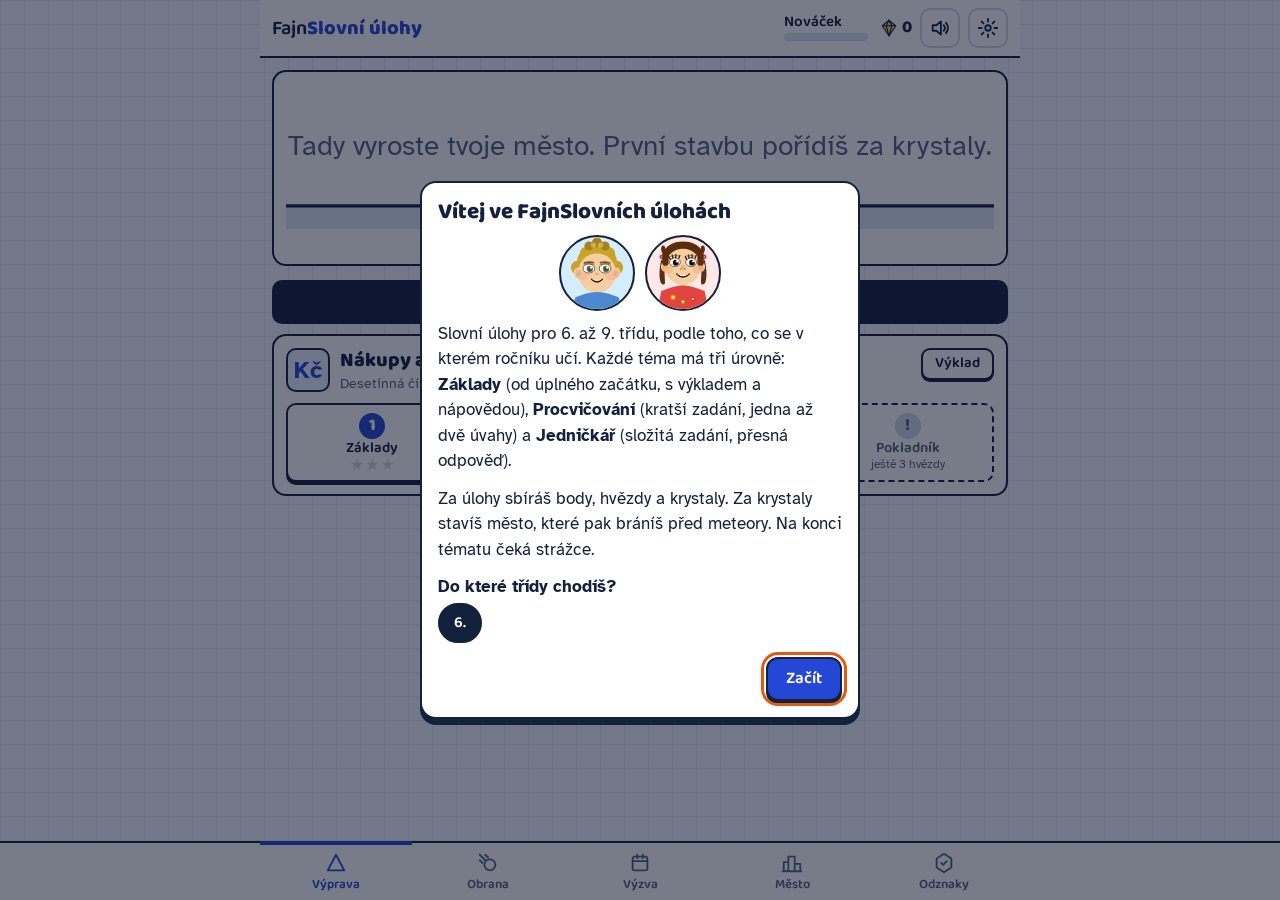
==== index.html @ c3aa2d79 "Založení modulu FajnSlovní úlohy Jádro hry převzaté z FajnGeometrie (body, opravné pokusy, opakování" ====
<!doctype html>
<html lang="cs" data-theme="light">
<head>
<script src="/fdc-plugin/fdc-guard.js"></script>
<meta charset="utf-8">
<meta name="viewport" content="width=device-width, initial-scale=1">
<title>FajnSlovní úlohy</title>
<meta name="description" content="Slovní úlohy pro 6. až 9. třídu podle ročníků, ve třech obtížnostech, jako hra.">
<link rel="icon" href="data:,">
<link rel="stylesheet" href="css/style.css">
</head>
<body>
<div id="app"></div>
<noscript>FajnSlovní úlohy potřebuje zapnutý JavaScript.</noscript>
<script type="module" src="js/app.js"></script>
</body>
</html>
---- css/style.css ----
@font-face { font-family: 'Atkinson Hyperlegible'; font-style: normal; font-weight: 400; font-display: swap; src: url(../fonts/atkinson-hyperlegible-latin-ext-2cb978.woff2) format('woff2'); unicode-range: U+0100-02BA, U+02BD-02C5, U+02C7-02CC, U+02CE-02D7, U+02DD-02FF, U+0304, U+0308, U+0329, U+1D00-1DBF, U+1E00-1E9F, U+1EF2-1EFF, U+2020, U+20A0-20AB, U+20AD-20C0, U+2113, U+2C60-2C7F, U+A720-A7FF; } /* latin-ext */
@font-face { font-family: 'Atkinson Hyperlegible'; font-style: normal; font-weight: 400; font-display: swap; src: url(../fonts/atkinson-hyperlegible-latin-386222.woff2) format('woff2'); unicode-range: U+0000-00FF, U+0131, U+0152-0153, U+02BB-02BC, U+02C6, U+02DA, U+02DC, U+0304, U+0308, U+0329, U+2000-206F, U+20AC, U+2122, U+2191, U+2193, U+2212, U+2215, U+FEFF, U+FFFD; } /* latin */
@font-face { font-family: 'Atkinson Hyperlegible'; font-style: normal; font-weight: 700; font-display: swap; src: url(../fonts/atkinson-hyperlegible-latin-ext-076f8f.woff2) format('woff2'); unicode-range: U+0100-02BA, U+02BD-02C5, U+02C7-02CC, U+02CE-02D7, U+02DD-02FF, U+0304, U+0308, U+0329, U+1D00-1DBF, U+1E00-1E9F, U+1EF2-1EFF, U+2020, U+20A0-20AB, U+20AD-20C0, U+2113, U+2C60-2C7F, U+A720-A7FF; } /* latin-ext */
@font-face { font-family: 'Atkinson Hyperlegible'; font-style: normal; font-weight: 700; font-display: swap; src: url(../fonts/atkinson-hyperlegible-latin-a0b5f6.woff2) format('woff2'); unicode-range: U+0000-00FF, U+0131, U+0152-0153, U+02BB-02BC, U+02C6, U+02DA, U+02DC, U+0304, U+0308, U+0329, U+2000-206F, U+20AC, U+2122, U+2191, U+2193, U+2212, U+2215, U+FEFF, U+FFFD; } /* latin */
@font-face { font-family: 'Baloo 2'; font-style: normal; font-weight: 600; font-display: swap; src: url(../fonts/baloo-2-latin-ext-503e7e.woff2) format('woff2'); unicode-range: U+0100-02BA, U+02BD-02C5, U+02C7-02CC, U+02CE-02D7, U+02DD-02FF, U+0304, U+0308, U+0329, U+1D00-1DBF, U+1E00-1E9F, U+1EF2-1EFF, U+2020, U+20A0-20AB, U+20AD-20C0, U+2113, U+2C60-2C7F, U+A720-A7FF; } /* latin-ext */
@font-face { font-family: 'Baloo 2'; font-style: normal; font-weight: 600; font-display: swap; src: url(../fonts/baloo-2-latin-f5fe33.woff2) format('woff2'); unicode-range: U+0000-00FF, U+0131, U+0152-0153, U+02BB-02BC, U+02C6, U+02DA, U+02DC, U+0304, U+0308, U+0329, U+2000-206F, U+20AC, U+2122, U+2191, U+2193, U+2212, U+2215, U+FEFF, U+FFFD; } /* latin */
@font-face { font-family: 'Baloo 2'; font-style: normal; font-weight: 800; font-display: swap; src: url(../fonts/baloo-2-latin-ext-503e7e.woff2) format('woff2'); unicode-range: U+0100-02BA, U+02BD-02C5, U+02C7-02CC, U+02CE-02D7, U+02DD-02FF, U+0304, U+0308, U+0329, U+1D00-1DBF, U+1E00-1E9F, U+1EF2-1EFF, U+2020, U+20A0-20AB, U+20AD-20C0, U+2113, U+2C60-2C7F, U+A720-A7FF; } /* latin-ext */
@font-face { font-family: 'Baloo 2'; font-style: normal; font-weight: 800; font-display: swap; src: url(../fonts/baloo-2-latin-f5fe33.woff2) format('woff2'); unicode-range: U+0000-00FF, U+0131, U+0152-0153, U+02BB-02BC, U+02C6, U+02DA, U+02DC, U+0304, U+0308, U+0329, U+2000-206F, U+20AC, U+2122, U+2191, U+2193, U+2212, U+2215, U+FEFF, U+FFFD; } /* latin */

/* Motivy: světlý (výchozí), tmavý, růžový. Nikdy se neřídí systémovým tmavým režimem. */
:root, [data-theme="light"] {
  color-scheme: light;
  --bg: #f3f6fc; --mriz: #dde6f6; --panel: #ffffff; --ink: #14213d; --muted: #56637f; --line: #cfd9ec;
  --accent: #2447d6; --accent-ink: #ffffff; --hi: #e2590f; --ok: #157a45; --bad: #c92a36;
  --ok-bg: #e4f6ea; --bad-bg: #fdeaea; --hint-bg: #edf2ff; --info-bg: #fff4dc;
  --fg-ink: #14213d; --fg-acc: #2447d6; --fg-help: #7785a6; --fg-fill: rgba(36, 71, 214, .08); --fg-q: #e2590f;
  --ms-a: #ffffff; --ms-b: #2447d6; --ms-c: #ffcf5a; --ms-d: #14213d; --ms-zem: #dde6f6;
}
[data-theme="dark"] {
  color-scheme: dark;
  --bg: #0d1933; --mriz: #162749; --panel: #14254b; --ink: #eaf1ff; --muted: #a3b4d8; --line: #2a3d6e;
  --accent: #6cc4ff; --accent-ink: #062039; --hi: #ffb347; --ok: #62d692; --bad: #ff8089;
  --ok-bg: #143a2c; --bad-bg: #42202b; --hint-bg: #1a2f5e; --info-bg: #3b3018;
  --fg-ink: #eaf1ff; --fg-acc: #6cc4ff; --fg-help: #8698c4; --fg-fill: rgba(108, 196, 255, .12); --fg-q: #ffb347;
  --ms-a: #1d3266; --ms-b: #6cc4ff; --ms-c: #ffcf5a; --ms-d: #eaf1ff; --ms-zem: #162749;
}
[data-theme="girl"] {
  color-scheme: light;
  --bg: #fff1f7; --mriz: #fbdcea; --panel: #ffffff; --ink: #3b1f2e; --muted: #7d5871; --line: #f1c6da;
  --accent: #c93783; --accent-ink: #ffffff; --hi: #7445d1; --ok: #2a8454; --bad: #c2334f;
  --ok-bg: #e6f6ec; --bad-bg: #fdebef; --hint-bg: #f5ecff; --info-bg: #fff1e0;
  --fg-ink: #3b1f2e; --fg-acc: #c93783; --fg-help: #a3869a; --fg-fill: rgba(201, 55, 131, .09); --fg-q: #7445d1;
  --ms-a: #ffffff; --ms-b: #c93783; --ms-c: #ffcf5a; --ms-d: #3b1f2e; --ms-zem: #fbdcea;
}

* { box-sizing: border-box; }
[hidden] { display: none !important; }
html, body { margin: 0; }
/* Pozadí připravené na fotku jako v ostatních modulech platformy: stačí nastavit --scene-photo: url(...). */
:root { --scene-photo: none; --scene-opacity: .22; }
body::before { content: ''; position: fixed; inset: 0; z-index: -1; pointer-events: none; background: var(--scene-photo) center / cover no-repeat; opacity: var(--scene-opacity); }
body {
  font-family: 'Atkinson Hyperlegible', system-ui, -apple-system, 'Segoe UI', sans-serif; font-size: 17px; line-height: 1.5; color: var(--ink);
  background-color: var(--bg);
  background-image: linear-gradient(var(--mriz) 1px, transparent 1px), linear-gradient(90deg, var(--mriz) 1px, transparent 1px);
  background-size: 24px 24px; min-height: 100vh; -webkit-text-size-adjust: 100%;
}
h1, h2, h3, .logo, .btn, .uroven, .volba, .chip, .hod-n, .nav, .rocniky, .zap { font-family: 'Baloo 2', 'Atkinson Hyperlegible', system-ui, sans-serif; }
h1 { font-size: 1.7rem; line-height: 1.15; margin: 0 0 .4em; font-weight: 800; }
h2 { font-size: 1.25rem; line-height: 1.2; margin: 0; font-weight: 800; }
h3 { font-size: 1.05rem; margin: 1em 0 .3em; font-weight: 600; }
p { margin: 0 0 .7em; }
button { font: inherit; color: inherit; cursor: pointer; }
button:disabled { cursor: default; }
:focus-visible { outline: 3px solid var(--hi); outline-offset: 2px; }
b { font-weight: 700; }
.pozn { color: var(--muted); font-size: .92rem; }

#app { max-width: 760px; margin: 0 auto; }
.ram { min-height: 100vh; display: flex; flex-direction: column; }
.obsah { flex: 1; padding: 12px 12px 96px; }

/* ---------- horní lišta ---------- */
.lista, .hra-lista { display: flex; align-items: center; gap: 8px; padding: 8px 12px; background: var(--panel); border-bottom: 2px solid var(--ink); position: sticky; top: 0; z-index: 5; }
.logo { font-size: 1.25rem; font-weight: 600; margin-right: auto; white-space: nowrap; }
.logo b { font-weight: 800; color: var(--accent); }
.ukazka { font: 600 .7rem 'Atkinson Hyperlegible', sans-serif; background: var(--hi); color: #fff; border-radius: 4px; padding: 1px 6px; margin-left: 6px; vertical-align: middle; }
.ik { width: 40px; height: 40px; flex: none; display: grid; place-items: center; border: 2px solid var(--line); border-radius: 10px; background: var(--panel); font-weight: 700; font-size: 1.1rem; }
.ik:hover { border-color: var(--accent); }
.ikona { width: 22px; height: 22px; fill: none; stroke: currentColor; stroke-width: 2; stroke-linecap: round; stroke-linejoin: round; }
.hod { display: flex; flex-direction: column; gap: 3px; align-items: stretch; border: 0; background: none; padding: 2px 4px; min-width: 92px; }
.hod-n { font-weight: 600; font-size: .95rem; line-height: 1; text-align: left; }
.hod-p, .hod-velka, .postup, .sz-hp { display: block; height: 8px; border-radius: 4px; background: var(--mriz); overflow: hidden; border: 1px solid var(--line); }
.hod-p i, .hod-velka i, .postup i, .sz-hp i { display: block; height: 100%; background: var(--accent); transition: width .35s; }
.hod-velka { height: 14px; margin: 6px 0; }
.mena { display: inline-flex; align-items: center; gap: 4px; font-family: 'Baloo 2', sans-serif; font-weight: 800; }
.kr { width: 18px; height: 18px; fill: var(--ms-c); stroke: var(--ink); stroke-width: 1; stroke-linejoin: round; vertical-align: -3px; }
.kr polyline { fill: none; }

/* ---------- spodní navigace ---------- */
.nav { position: fixed; left: 0; right: 0; bottom: 0; z-index: 6; display: flex; justify-content: center; background: var(--panel); border-top: 2px solid var(--ink); padding-bottom: env(safe-area-inset-bottom); }
.nav button { flex: 1; max-width: 152px; border: 0; background: none; padding: 7px 2px 5px; display: flex; flex-direction: column; align-items: center; gap: 1px; font-size: .82rem; font-weight: 600; color: var(--muted); border-top: 4px solid transparent; margin-top: -2px; }
.nav button.on { color: var(--accent); border-top-color: var(--accent); }

/* ---------- výprava ---------- */
.uvod { background: var(--panel); border: 2px solid var(--ink); border-radius: 14px; padding: 8px 12px 6px; cursor: pointer; }
.uvod-t { margin: 4px 0 2px; font-size: .95rem; color: var(--muted); text-align: center; }
.mesto { width: 100%; height: auto; display: block; max-height: 190px; }
.mesto .ms-a, .mesto .ms-b, .mesto .ms-c, .mesto .ms-d, .mesto .ms-n { stroke: var(--ms-d); stroke-width: 1.6; stroke-linejoin: round; }
.ms-a { fill: var(--ms-a); } .ms-b { fill: var(--ms-b); } .ms-c { fill: var(--ms-c); } .ms-d { fill: var(--ms-d); } .ms-n { fill: var(--panel); }
.ms-l { stroke: var(--ms-d); stroke-width: 1.6; fill: none; } .ms-zem { fill: var(--ms-zem); }
.ms-text { fill: var(--muted); font: 14px 'Atkinson Hyperlegible', sans-serif; }
.ms-nova { animation: dopadni .6s cubic-bezier(.3, 1.4, .5, 1); transform-box: fill-box; }
@keyframes dopadni { from { transform: translateY(-70px); opacity: 0; } }

.rocniky { display: flex; gap: 6px; margin: 14px 0 10px; }
.rocniky button { flex: 1; padding: 8px 4px; border: 2px solid var(--ink); border-radius: 10px; background: var(--panel); font-weight: 600; font-size: 1rem; }
.rocniky button.on { background: var(--ink); color: var(--panel); }

.temata { display: grid; gap: 12px; }
.tema, .karta { background: var(--panel); border: 2px solid var(--ink); border-radius: 14px; padding: 12px; }
.karta + .karta { margin-top: 12px; }
.tema-h { display: flex; gap: 10px; align-items: flex-start; }
.tema-ik { flex: none; width: 44px; height: 44px; display: grid; place-items: center; font-size: 1.5rem; line-height: 1; background: var(--hint-bg); border: 2px solid var(--ink); border-radius: 10px; color: var(--accent); font-weight: 700; }
.tema-n { flex: 1; min-width: 0; }
.tema-n p { margin: 2px 0 0; color: var(--muted); font-size: .9rem; line-height: 1.3; }
.urovne { display: grid; grid-template-columns: repeat(4, 1fr); gap: 6px; margin-top: 10px; }
.uroven { display: flex; flex-direction: column; align-items: center; gap: 1px; padding: 8px 2px 6px; border: 2px solid var(--ink); border-radius: 10px; background: var(--panel); box-shadow: 0 3px 0 var(--ink); transition: transform .08s, box-shadow .08s; min-width: 0; }
.uroven:active { transform: translateY(3px); box-shadow: none; }
.ur-c { width: 26px; height: 26px; border-radius: 50%; display: grid; place-items: center; background: var(--accent); color: var(--accent-ink); font-weight: 800; line-height: 1; }
.ur-n { font-weight: 600; font-size: .92rem; line-height: 1.15; text-align: center; overflow-wrap: anywhere; }
.ur-z { font: .72rem/1.15 'Atkinson Hyperlegible', sans-serif; color: var(--muted); text-align: center; }
.uroven.zamek { border-style: dashed; box-shadow: none; color: var(--muted); }
.uroven.zamek .ur-c { background: var(--line); color: var(--muted); }
.strazce-b .ur-c { background: var(--hi); color: #fff; }
.strazce-b.porazen .ur-c { background: var(--ok); }
.hv { display: inline-flex; gap: 1px; line-height: 1; }
.hv i { font-style: normal; color: var(--line); font-size: 1rem; }
.hv i.on { color: var(--hi); }

/* ---------- tlačítka ---------- */
.btn { padding: 10px 18px; border: 2px solid var(--ink); border-radius: 12px; background: var(--panel); font-weight: 600; font-size: 1.05rem; line-height: 1.2; box-shadow: 0 3px 0 var(--ink); transition: transform .08s, box-shadow .08s; }
.btn:active:not(:disabled) { transform: translateY(3px); box-shadow: none; }
.btn.hl { background: var(--accent); color: var(--accent-ink); }
.btn:disabled { opacity: .5; box-shadow: none; }
.btn.mini { padding: 5px 12px; font-size: .92rem; border-radius: 9px; box-shadow: 0 2px 0 var(--ink); display: inline-flex; align-items: center; gap: 4px; }
.btn.velke { font-size: 1.2rem; padding: 12px 26px; margin-top: 6px; }
.chip { padding: 6px 14px; border: 2px solid var(--ink); border-radius: 999px; background: var(--panel); font-weight: 600; font-size: .98rem; }
.chip.on { background: var(--ink); color: var(--panel); }

/* ---------- série úloh ---------- */
.hra { min-height: 100vh; display: flex; flex-direction: column; }
.postup { flex: 1; height: 12px; min-width: 24px; }
.hra-poc { font-family: 'Baloo 2', sans-serif; font-weight: 600; min-width: 46px; text-align: right; }
.combo { font: 600 .82rem 'Baloo 2', sans-serif; background: var(--hi); color: #fff; border-radius: 999px; padding: 2px 9px; white-space: nowrap; }
.zivoty i { font-style: normal; color: var(--line); font-size: 1.15rem; }
.zivoty i.on { color: var(--bad); }
.hra-telo { flex: 1; padding: 12px 12px 40px; }
.ul { background: var(--panel); border: 2px solid var(--ink); border-radius: 14px; padding: 14px; }
.ul-obr { background: var(--bg); border: 1px solid var(--line); border-radius: 10px; margin-bottom: 10px; padding: 4px; }
.fg { width: 100%; height: auto; max-height: 250px; display: block; }
.ul-text { font-size: 1.08rem; margin-bottom: .35em; }
.ul-q { font-family: 'Baloo 2', sans-serif; font-weight: 600; font-size: 1.22rem; line-height: 1.25; margin-bottom: .6em; }
.ul-odp { margin: 6px 0 4px; }
.vstup { display: flex; align-items: center; gap: 8px; flex-wrap: wrap; }
.vstup input { width: 150px; max-width: 46vw; padding: 9px 12px; font: 600 1.4rem 'Baloo 2', sans-serif; color: var(--ink); background: var(--panel); border: 2px solid var(--ink); border-radius: 10px; text-align: center; }
.vstup input#u-in2 { width: 90px; }
.vstup input:focus { outline: 3px solid var(--accent); outline-offset: 1px; }
.vstup input:disabled { background: var(--bg); }
.jedn { font: 600 1.3rem 'Baloo 2', sans-serif; }
.jednotky { display: flex; gap: 6px; flex-wrap: wrap; margin-top: 8px; }
.trese { animation: trese .3s; }
@keyframes trese { 25% { transform: translateX(-6px); } 75% { transform: translateX(6px); } }
.volby { display: grid; gap: 8px; }
.volby.dve, .volby.ctyri { grid-template-columns: 1fr 1fr; }
.volba { padding: 11px 12px; border: 2px solid var(--ink); border-radius: 12px; background: var(--panel); font-weight: 600; font-size: 1.08rem; line-height: 1.25; text-align: left; box-shadow: 0 3px 0 var(--ink); }
.volby.dve .volba, .volby.ctyri .volba { text-align: center; }
.volba:active:not(:disabled) { transform: translateY(3px); box-shadow: none; }
.volba.spatne { background: var(--bad-bg); border-color: var(--bad); color: var(--bad); box-shadow: none; text-decoration: line-through; }
.volba.dobre { background: var(--ok-bg); border-color: var(--ok); color: var(--ok); box-shadow: none; }
.volba:disabled:not(.spatne):not(.dobre) { opacity: .55; box-shadow: none; }
.napoveda { background: var(--hint-bg); border-left: 5px solid var(--accent); border-radius: 0 10px 10px 0; padding: 8px 12px; margin-top: 8px; }
.nap-n { display: block; font: 600 .85rem 'Baloo 2', sans-serif; color: var(--accent); }
.ul-zv { margin-top: 10px; display: flex; gap: 10px; align-items: center; border-radius: 10px; }
.ul-zv:empty { display: none; }
.ul-zv.ok, .ul-zv.bad, .ul-zv.info { padding: 8px 12px; }
.ul-zv.ok { background: var(--ok-bg); } .ul-zv.bad { background: var(--bad-bg); } .ul-zv.info { background: var(--info-bg); }
.avatar { display: inline-block; flex: none; border-radius: 50%; overflow: hidden; border: 2px solid var(--ink); }
.avatar svg { display: block; width: 100%; height: 100%; }
.av-m { width: 44px; height: 44px; } .av-v { width: 76px; height: 76px; }
.reseni { margin-top: 10px; border: 2px dashed var(--line); border-radius: 10px; padding: 10px 12px; }
.res-odp { margin: 0 0 4px; }
.res-kroky { margin: 0; padding-left: 1.3em; }
.res-kroky li { margin: 2px 0; }
.ul-akce { display: flex; gap: 10px; justify-content: flex-end; flex-wrap: wrap; margin-top: 14px; }
.ul-akce:empty { display: none; }
.ul-akce.lepi { position: sticky; bottom: 0; z-index: 2; background: var(--panel); margin: 14px -14px -14px; padding: 10px 14px 12px; border-top: 1px solid var(--line); border-radius: 0 0 12px 12px; }

/* ---------- obrázky ---------- */
.fg-s, .fg-a, .fg-h, .fg-k, .fg-q, .fg-arc { stroke-linejoin: round; stroke-linecap: round; }
.fg-s { stroke: var(--fg-ink); stroke-width: 2.2; }
.fg-a { stroke: var(--fg-acc); stroke-width: 2.4; }
.fg-h { stroke: var(--fg-help); stroke-width: 1.5; }
.fg-k { stroke: var(--fg-help); stroke-width: 1.1; }
.fg-q { stroke: var(--fg-q); stroke-width: 2.4; }
.fg-n { stroke: none; }
.fg-d { stroke-dasharray: 5 4; }
.fg-nf { fill: none; } .fg-f { fill: var(--fg-fill); } .fg-fa { fill: var(--fg-fill); }
.fg-arc { stroke-width: 1.8; }
.fg-g { stroke: var(--line); stroke-width: 1; fill: none; }
.fg-p { fill: var(--fg-ink); } .fg-pa { fill: var(--fg-acc); }
.fg-t { font: 600 13px 'Atkinson Hyperlegible', sans-serif; fill: var(--fg-ink); paint-order: stroke; stroke: var(--bg); stroke-width: 3.5px; stroke-linejoin: round; }
.fg-ta { fill: var(--fg-acc); } .fg-th { fill: var(--fg-help); } .fg-tq { fill: var(--fg-q); font-size: 16px; font-weight: 700; } .fg-tn { font-weight: 700; font-style: italic; }
.fg-sit { max-height: 340px; }
.fg-sit .fg-t { text-anchor: middle; }
.fg-sit :not(.fg-uzel) { pointer-events: none; }
.fg-uzel { fill: transparent; cursor: pointer; }
.fg-uzel:hover { fill: var(--fg-fill); }
.fg-znacka { fill: var(--fg-q); stroke: var(--bg); stroke-width: 2; pointer-events: none; }
.fg-osa { stroke-width: 3; stroke-dasharray: 9 5; }
.sit { background: var(--panel); border: 1px solid var(--line); border-radius: 10px; }
.nk-el { cursor: pointer; }
.nk-hit { stroke: transparent; stroke-width: 22; fill: none; pointer-events: stroke; }
.nk-hita { fill: transparent; stroke: none; pointer-events: all; }
.nk-el .fg-s { stroke-width: 3; }
.nk-el.nk-on .fg-s, .nk-el.nk-on .fg-h, .nk-el.nk-on .fg-arc { stroke: var(--fg-q); stroke-width: 4; }

/* ---------- konstrukce ---------- */
.kon-faze { display: flex; gap: 6px; flex-wrap: wrap; margin-bottom: 8px; }
.kon-faze:empty { display: none; }
.kon-faze span { font: 600 .85rem 'Baloo 2', sans-serif; padding: 2px 10px; border: 2px solid var(--line); border-radius: 999px; color: var(--muted); }
.kon-faze span.ted { border-color: var(--ink); background: var(--ink); color: var(--panel); }
/* zadání a obrázek zůstávají při posouvání nahoře: žák nemusí nic držet v hlavě */
.kon-hlava { position: sticky; top: 60px; z-index: 1; background: var(--panel); box-shadow: 0 -12px 0 var(--panel); padding-bottom: 4px; }
.kon-dano { margin: 0 0 6px; padding: 6px 10px; background: var(--info-bg); border-radius: 8px; font-size: .98rem; line-height: 1.4; }
.kon-dano span { display: block; } .kon-dano b { font-family: 'Baloo 2', sans-serif; font-weight: 600; }
.kon-plocha { position: relative; }
.kon-prep { position: absolute; top: 6px; right: 6px; z-index: 1; display: flex; gap: 4px; }
.kon-prep .chip { padding: 2px 10px; font-size: .85rem; border-width: 1.5px; background: var(--panel); }
.kon-prep .chip.on { background: var(--ink); color: var(--panel); }
.kon-obr { background: var(--bg); border: 1px solid var(--line); border-radius: 10px; }
.kon-obr .fg { max-height: min(300px, 34vh); }
.hotovy-nacrtek .nk-el { cursor: default; }
.kon-posl { margin: 4px 0 0; padding: 2px 10px; font-size: .92rem; color: var(--muted); }
.kon-posl .zap { font-size: 1rem; color: var(--accent); }
@media (max-height: 520px) { .kon-hlava { position: static; } } /* telefon naležato: přichycená hlava by zabrala celou obrazovku */
.kon-zapis { margin: 10px 0 0; padding: 8px 10px 8px 2.2em; background: var(--hint-bg); border-radius: 10px; }
.kon-zapis li { margin: 3px 0; }
.kon-zapis small { display: block; color: var(--muted); font-size: .86rem; line-height: 1.3; }
.zap { font-weight: 600; font-size: 1.08rem; letter-spacing: .01em; }
.kon-panel { margin-top: 10px; }
.kon-ot { font-weight: 700; margin-bottom: .5em; }
.kon-pool { display: grid; gap: 6px; }
.krok { text-align: left; padding: 8px 12px; border: 2px solid var(--ink); border-radius: 10px; background: var(--panel); box-shadow: 0 2px 0 var(--ink); }
.krok:disabled { opacity: .4; box-shadow: none; border-style: dashed; }
.kon-ops { display: flex; flex-wrap: wrap; gap: 6px; }
.kon-form { display: flex; flex-wrap: wrap; gap: 8px 12px; align-items: flex-end; margin-top: 10px; }
.kon-form:empty { display: none; }
.pole { display: flex; flex-direction: column; font-size: .85rem; color: var(--muted); gap: 2px; }
.pole select { font: 600 1.05rem 'Baloo 2', sans-serif; color: var(--ink); background: var(--panel); border: 2px solid var(--ink); border-radius: 8px; padding: 6px 8px; min-width: 84px; }
.kon-pozn { color: var(--muted); margin: 0; flex-basis: 100%; }
.kon-akce { display: flex; gap: 8px; flex-wrap: wrap; margin-top: 12px; }
.kon-hotovo { background: var(--ok-bg); border-radius: 10px; padding: 8px 12px; margin-top: 8px; }
.kon-vyb { color: var(--muted); }

/* ---------- strážce ---------- */
.sz-panel { display: flex; gap: 12px; align-items: center; padding: 8px 12px; background: var(--panel); border-bottom: 2px solid var(--ink); }
.sz-obr { width: 74px; flex: none; }
.strazce { width: 100%; display: block; }
.sz-t { fill: var(--hi); stroke: var(--ink); stroke-width: 3; stroke-linejoin: round; }
.sz-r { fill: var(--ink); } .sz-o { fill: #fff; stroke: var(--ink); stroke-width: 2; } .sz-z { fill: var(--ink); } .sz-p { fill: none; stroke: var(--ink); stroke-width: 3; stroke-linecap: round; stroke-linejoin: round; }
.sz-info { flex: 1; } .sz-info b { font-family: 'Baloo 2', sans-serif; font-size: 1.15rem; }
.sz-hp { height: 12px; margin: 2px 0; } .sz-hp i { background: var(--bad); }
.sz-obr.zasah { animation: zasah .45s; } .sz-obr.utok { animation: utok .45s; }
@keyframes zasah { 30% { transform: scale(.8) rotate(-12deg); filter: brightness(1.6); } }
@keyframes utok { 40% { transform: scale(1.25); } }
.sz-uvod { text-align: center; } .sz-uvod .strazce { width: 120px; margin: 0 auto 8px; }
.vysl-sz { width: 130px; margin: 0 auto; } .vysl-sz.porazen { opacity: .45; transform: rotate(160deg); }

/* ---------- výsledek ---------- */
.vysl { text-align: center; padding-top: 26px; }
.vysl-hv .hv i { font-size: 3.4rem; }
.vysl-hv .hv i.on { animation: hvezda .5s backwards; }
.vysl-hv .hv i.on:nth-child(2) { animation-delay: .18s; } .vysl-hv .hv i.on:nth-child(3) { animation-delay: .36s; }
@keyframes hvezda { from { transform: scale(0) rotate(-90deg); } 70% { transform: scale(1.3); } }
.vysl-r { color: var(--muted); }
.vysl-zisk { display: flex; gap: 14px; justify-content: center; font: 800 1.35rem 'Baloo 2', sans-serif; margin: 6px 0 14px; }
.bublina { display: flex; gap: 12px; align-items: center; text-align: left; background: var(--panel); border: 2px solid var(--ink); border-radius: 14px; padding: 10px 14px; max-width: 460px; margin: 0 auto 14px; }
.bublina p { margin: 0; }
.vysl-pov { font-size: 1.1rem; }
.vysl-odz { margin: 0 auto 10px; max-width: 460px; } .vysl-odz p { margin-bottom: 6px; }
.odz-rada { display: flex; flex-wrap: wrap; gap: 6px; justify-content: center; }
.odz-m { display: inline-flex; align-items: center; gap: 6px; padding: 3px 12px 3px 4px; border: 2px solid var(--ink); border-radius: 999px; background: var(--panel); font: 600 .92rem 'Baloo 2', sans-serif; }
.odz-m .odz-z { width: 28px; height: 28px; font-size: .7rem; background: var(--hi); color: #fff; }
.vysl-akce { display: flex; flex-direction: column; gap: 10px; max-width: 320px; margin: 0 auto; padding: 14px 0 6px; position: sticky; bottom: 0; background: linear-gradient(transparent, var(--bg) 14px); }

/* ---------- město, odznaky, přehled ---------- */
.mesto-pano { background: var(--bg); border: 1px solid var(--line); border-radius: 10px; padding: 6px; margin-bottom: 8px; }
.mesto-pano .mesto { max-height: 230px; }
.mesto-stav { font-family: 'Baloo 2', sans-serif; font-weight: 600; margin: 0; }
.obchod { display: grid; grid-template-columns: repeat(auto-fill, minmax(130px, 1fr)); gap: 10px; margin-top: 12px; }
.stavba { background: var(--panel); border: 2px solid var(--ink); border-radius: 12px; padding: 8px; display: flex; flex-direction: column; align-items: center; text-align: center; gap: 2px; }
.stavba.ma { border-style: dashed; }
.stavba-o { height: 92px; width: 100%; display: flex; align-items: flex-end; justify-content: center; }
.mesto-1 { width: auto; height: auto; max-width: 100%; max-height: 92px; }
.stavba small { color: var(--muted); font-size: .78rem; line-height: 1.2; min-height: 2.4em; }
.stavba b { font-family: 'Baloo 2', sans-serif; }
.cisla { display: grid; grid-template-columns: repeat(2, 1fr); gap: 8px; margin-top: 10px; }
.cisla div { border: 1px solid var(--line); border-radius: 10px; padding: 6px 10px; }
.cisla b { display: block; font: 800 1.5rem/1.1 'Baloo 2', sans-serif; } .cisla span { color: var(--muted); font-size: .86rem; }
.odznaky { display: grid; grid-template-columns: repeat(auto-fill, minmax(140px, 1fr)); gap: 8px; margin-top: 10px; }
.odznak { border: 2px dashed var(--line); border-radius: 12px; padding: 8px; text-align: center; color: var(--muted); display: flex; flex-direction: column; align-items: center; gap: 2px; }
.odznak.ma { border: 2px solid var(--ink); color: var(--ink); }
.odz-z { width: 46px; height: 46px; display: grid; place-items: center; font: 800 1rem 'Baloo 2', sans-serif; background: var(--line); color: var(--panel); clip-path: polygon(50% 0, 93% 25%, 93% 75%, 50% 100%, 7% 75%, 7% 25%); }
.odznak.ma .odz-z { background: var(--hi); color: #fff; }
.odznak small { font-size: .78rem; line-height: 1.25; }
.prehled { width: 100%; border-collapse: collapse; }
.prehled th { text-align: left; font-weight: 400; padding: 3px 0; } .prehled td { text-align: right; padding: 3px 2px; white-space: nowrap; width: 1%; }
.pr-s { color: var(--ok); font-weight: 700; min-width: 1.2em; }
.den-rada { font-family: 'Baloo 2', sans-serif; font-size: 1.2rem; } .den-rada b { font-size: 2.2rem; font-weight: 800; color: var(--hi); }

/* ---------- obrana města ---------- */
.obr-hud { font-family: 'Baloo 2', sans-serif; font-weight: 600; white-space: nowrap; }
.obr .hra-lista .zivoty { margin-left: auto; } .obr .zivoty i.on { color: var(--accent); }
.arena { position: relative; height: 40vh; min-height: 230px; max-height: 360px; overflow: hidden; border-bottom: 2px solid var(--ink); background: linear-gradient(var(--hint-bg), var(--bg)); }
.arena-mesto { position: absolute; left: 0; right: 0; bottom: 0; }
.arena-mesto .mesto { max-height: 120px; }
.meteor { position: absolute; width: 52px; height: 52px; margin-left: -26px; top: calc(var(--p, 0) * (100% - 120px) - 26px); will-change: top; }
.meteor svg { width: 100%; height: 100%; animation: toc 3s linear infinite; }
.meteor polygon { fill: var(--hi); stroke: var(--ink); stroke-width: 5; stroke-linejoin: round; }
@keyframes toc { to { transform: rotate(360deg); } }
.meteor.zasah { animation: vybuch .5s forwards; } .meteor.dopad { animation: vybuch .4s forwards; }
@keyframes vybuch { to { transform: scale(2.4); opacity: 0; } }
.arena.otres { animation: trese .35s; }
.arena-hlas { position: absolute; left: 0; right: 0; top: 34%; text-align: center; font: 800 2rem 'Baloo 2', sans-serif; color: var(--accent); opacity: 0; pointer-events: none; }
.arena-hlas.je { animation: hlas 1s; }
@keyframes hlas { 20% { opacity: 1; transform: scale(1.15); } 100% { opacity: 0; transform: translateY(-24px); } }
.obr-ul { padding: 12px; background: var(--panel); flex: 1; }
.obr-ul .ul-text { margin-bottom: .2em; } .obr-ul .ul-q { margin-bottom: .5em; }
.obr-nahled { background: var(--bg); border: 1px solid var(--line); border-radius: 10px; padding: 6px; margin: 8px 0; }

/* ---------- okno, zpráva, výklad, nastavení ---------- */
.okno-pozadi { position: fixed; inset: 0; z-index: 20; background: rgba(10, 18, 40, .55); display: grid; place-items: center; padding: 12px; overflow: auto; }
.okno { background: var(--panel); color: var(--ink); border: 2px solid var(--ink); border-radius: 16px; padding: 16px; width: 100%; max-width: 440px; box-shadow: 0 6px 0 var(--ink); }
.okno-siroke { max-width: 620px; }
.okno { position: relative; }
.okno-x { position: absolute; top: 10px; right: 10px; width: 38px; height: 38px; display: grid; place-items: center; border: 2px solid var(--line); border-radius: 10px; background: var(--panel); font-weight: 700; font-size: 1rem; line-height: 1; }
.okno-x:hover { border-color: var(--accent); }
.odkaz { display: block; border: 0; background: none; padding: 8px 0 0; color: var(--accent); font-weight: 700; text-decoration: underline; text-underline-offset: 3px; text-align: left; }
.koupe { text-align: center; } .koupe .mesto-1 { max-height: 110px; margin: 0 auto 10px; }
.okno-h { font-size: 1.4rem; margin-bottom: .4em; padding-right: 46px; }
.okno-akce { display: flex; gap: 10px; justify-content: flex-end; flex-wrap: wrap; margin-top: 14px; }
.vyklad-t { font-size: 1.04rem; } .vyklad-p { color: var(--muted); font-size: .85rem; margin: 10px 0 0; }
#toast { position: fixed; left: 50%; bottom: 84px; transform: translate(-50%, 20px); z-index: 30; background: var(--ink); color: var(--panel); padding: 9px 16px; border-radius: 10px; opacity: 0; pointer-events: none; transition: opacity .2s, transform .2s; max-width: 92vw; text-align: center; }
#toast.je { opacity: 1; transform: translate(-50%, 0); }
.nast-n { font-weight: 700; margin: 10px 0 4px; } .prep { display: flex; gap: 6px; flex-wrap: wrap; }
.radek { display: flex; gap: 8px; align-items: center; margin: 12px 0; }
.radek input { width: 22px; height: 22px; accent-color: var(--accent); }
.vitej-p { display: flex; gap: 10px; justify-content: center; margin-bottom: 10px; }

@media (max-width: 520px) {
  body { font-size: 16px; }
  .urovne { grid-template-columns: repeat(2, 1fr); }
  .hod { min-width: 64px; } .logo { font-size: 1.05rem; }
  .lista, .hra-lista { gap: 6px; padding: 8px; }
  .hra-lista .ik { width: 36px; height: 36px; }
  .hra-strazce .hra-poc { display: none; }
  .volby.ctyri { grid-template-columns: 1fr 1fr; }
  .okno-akce .btn { flex: 1; }
}
@media (prefers-reduced-motion: reduce) {
  *, *::before, *::after { animation-duration: .01ms !important; animation-iteration-count: 1 !important; transition-duration: .01ms !important; }
}

/* návrat úlohy s chybou na konci kola */
.ul-navrat { margin: 0 0 8px; padding: 6px 10px; border-radius: 10px; background: var(--hint-bg); font-weight: 700; font-size: .92rem; }

/* opakování s rozestupy */
.opak-karta { display: flex; align-items: center; gap: 12px; margin: 10px 0 0; padding: 10px 12px; border: 2px solid var(--ink); border-radius: 14px; background: var(--info-bg); box-shadow: 0 3px 0 var(--ink); }
.opak-karta div { flex: 1; } .opak-karta p { margin: 2px 0 0; font-size: .95rem; } .opak-karta .btn { flex: none; }
.opak-pozn { margin: 8px 0 0; text-align: center; color: var(--muted); font-size: .92rem; }

/* ukázka */
.demo-pruh { margin: 10px 0 0; padding: 8px 12px; border: 2px dashed var(--accent); border-radius: 12px; background: var(--hint-bg); text-align: center; font-size: .95rem; }
.pro-rodice { text-align: center; margin: 18px 0 4px; }

/* přehled pro rodiče */
.rod h3 { font-size: 1.1rem; margin: 18px 0 6px; }
.rod h4 { font-size: .95rem; margin: 10px 0 2px; color: var(--muted); }
.rod-l { display: block; font-weight: 700; margin: 6px 0 4px; }
.rod-in { display: block; width: 100%; padding: 10px 12px; margin-bottom: 8px; border: 2px solid var(--ink); border-radius: 10px; background: var(--bg); color: var(--ink); font: inherit; }
.rod-err { min-height: 1.3em; color: var(--bad); font-size: .92rem; margin: 0; }
.rod-akce { display: flex; gap: 8px; flex-wrap: wrap; justify-content: flex-end; margin-top: 6px; }
.rod-dlazdice { display: grid; grid-template-columns: repeat(2, 1fr); gap: 8px; }
.rod-dlazdice div { border: 1px solid var(--line); border-radius: 10px; padding: 6px 10px; text-align: center; }
.rod-dlazdice b { display: block; font: 800 1.4rem/1.1 'Baloo 2', sans-serif; color: var(--accent); } .rod-dlazdice span { color: var(--muted); font-size: .84rem; }
@media (min-width: 560px) { .rod-dlazdice { grid-template-columns: repeat(3, 1fr); } }
.rod-dop { margin: 12px 0 6px; padding: 10px 12px; border-radius: 10px; background: var(--info-bg); }
.rod-leg { display: flex; flex-wrap: wrap; gap: 4px 14px; font-size: .84rem; color: var(--muted); margin: 6px 0; }
.rod-leg i, .rod-bar i, .rod-sl i { display: inline-block; }
.rod-leg i { width: 12px; height: 12px; border-radius: 3px; margin-right: 4px; vertical-align: -1px; }
.s1 { background: var(--ok); } .s2 { background: var(--hi); } .s3 { background: var(--bad); }
.rod-graf { display: grid; grid-template-columns: repeat(14, 1fr); gap: 3px; align-items: end; height: 120px; }
.rod-den { display: flex; flex-direction: column; align-items: center; height: 100%; min-width: 0; }
.rod-sl { flex: 1; width: 100%; max-width: 22px; display: flex; flex-direction: column; justify-content: flex-end; border-bottom: 1px solid var(--line); }
.rod-sl i { width: 100%; }
.rod-dv, .rod-dd { font-size: .7rem; color: var(--muted); line-height: 1.4; }
.rod-row { display: grid; grid-template-columns: minmax(0, 1fr) 70px auto; grid-template-areas: 'pl pn m' 'bar bar bar'; gap: 2px 8px; align-items: center; padding: 6px 0; border-bottom: 1px solid var(--line); font-size: .92rem; }
.rod-pl { grid-area: pl; } .rod-pl small, .rod-pn small { display: block; color: var(--muted); font-size: .8rem; }
.rod-bar { grid-area: bar; display: flex; height: 8px; border-radius: 4px; overflow: hidden; background: var(--line); }
.rod-pn { grid-area: pn; text-align: right; font-weight: 700; } .rod-pn small { font-weight: 400; }
.rod-m { grid-area: m; font-size: .8rem; font-weight: 700; padding: 2px 8px; border-radius: 999px; white-space: nowrap; }
.rod-m.ok { background: var(--ok-bg); color: var(--ok); } .rod-m.mid { background: var(--info-bg); color: var(--hi); } .rod-m.low { background: var(--bad-bg); color: var(--bad); } .rod-m.na { color: var(--muted); }
.rod-sez { padding-left: 1.2em; } .rod-sez li { margin: 6px 0; } .rod-sez small { color: var(--muted); }
.rod-tab { width: 100%; border-collapse: collapse; font-size: .9rem; } .rod-tab td { padding: 4px 4px 4px 0; border-bottom: 1px solid var(--line); vertical-align: top; } .rod-tab small { color: var(--muted); }
.rod-tisk { justify-content: flex-start; margin-top: 16px; }
@media print {
  body::before { display: none; }
  body > *:not(.okno-pozadi) { display: none !important; }
  .okno-pozadi { position: static; background: none; padding: 0; display: block; }
  .okno { max-width: none; border: 0; box-shadow: none; }
  .okno-x, .okno-akce, .rod-tisk { display: none !important; }
  .s1, .s2, .s3, .rod-leg i { -webkit-print-color-adjust: exact; print-color-adjust: exact; }
}
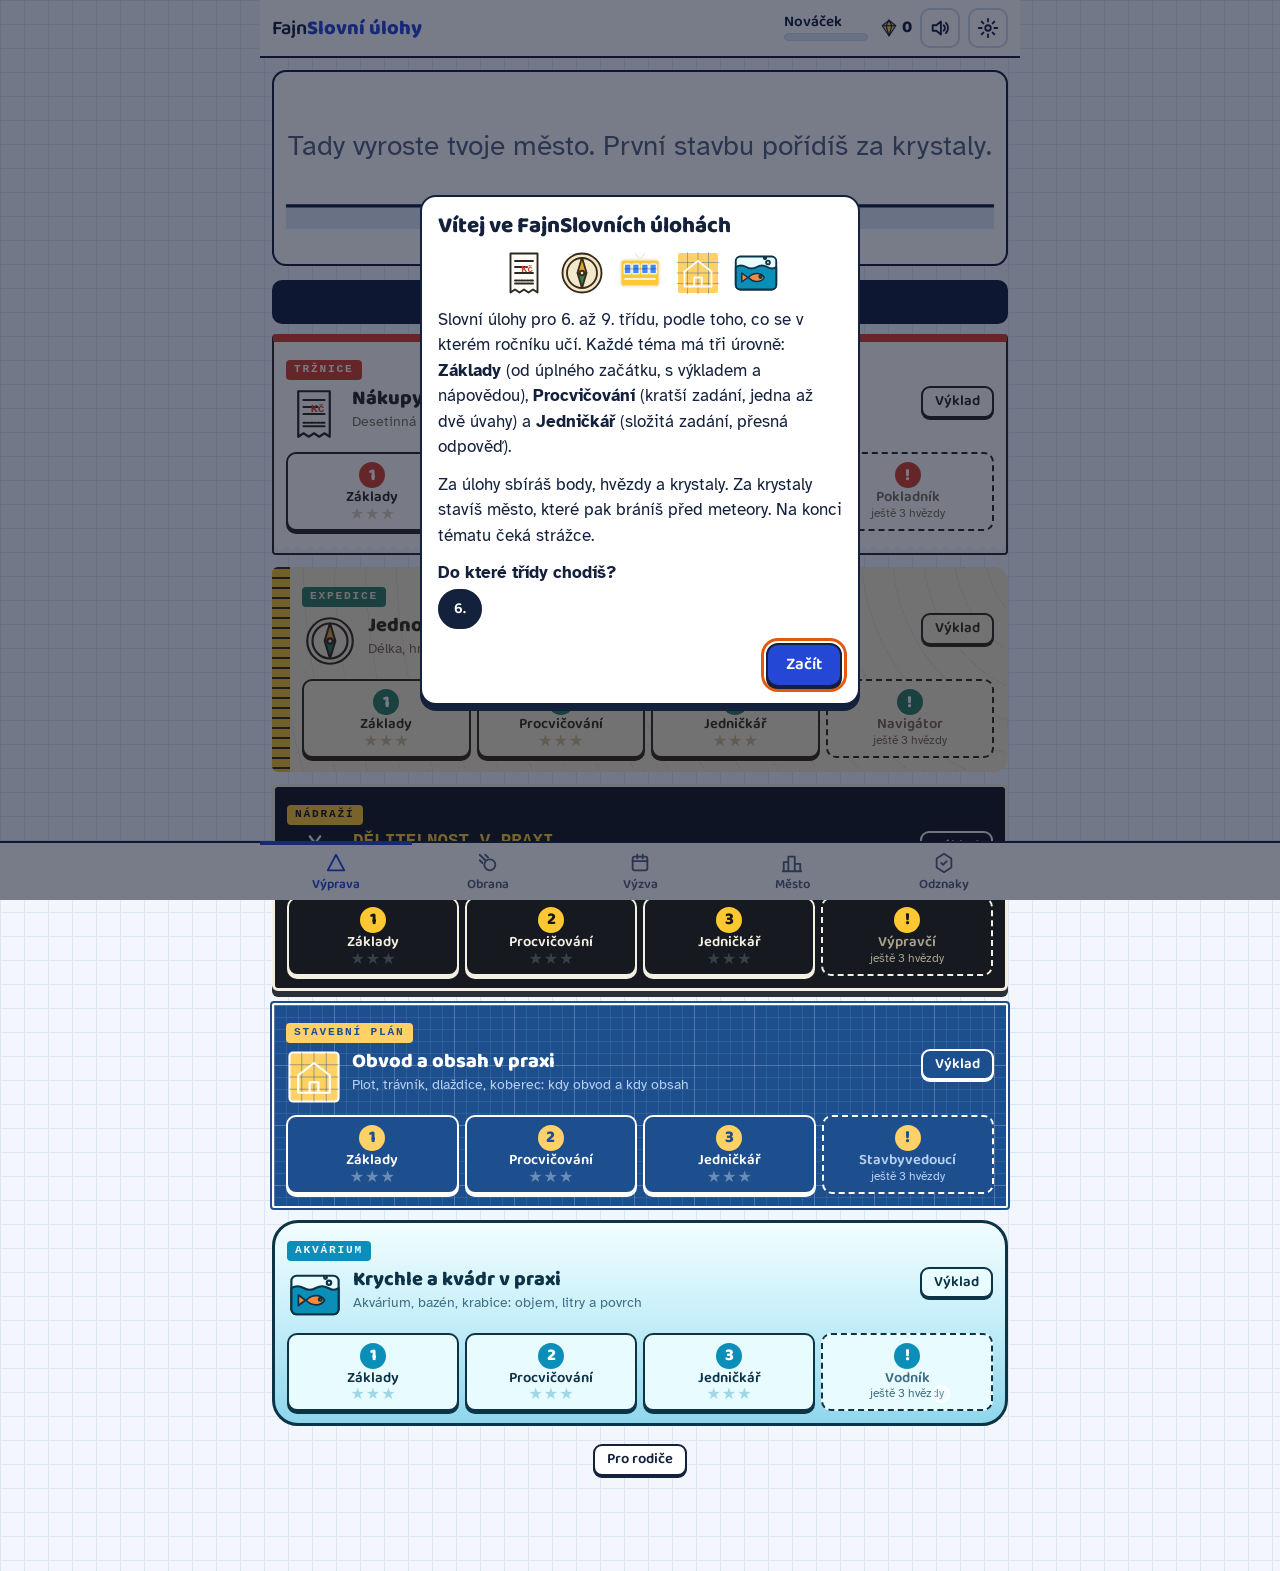
==== commit 28f37872: "Světy témat, nové zvuky, bez postav a celý 6. ročník - Matýsek a Terezka odstraněni; krátké věcné hl" ====
--- a/index.html
+++ b/index.html
@@ -8,6 +8,7 @@
 <meta name="description" content="Slovní úlohy pro 6. až 9. třídu podle ročníků, ve třech obtížnostech, jako hra.">
 <link rel="icon" href="data:,">
 <link rel="stylesheet" href="css/style.css">
+<link rel="stylesheet" href="css/svety.css">
 </head>
 <body>
 <div id="app"></div>
--- a/css/style.css
+++ b/css/style.css
@@ -165,9 +165,6 @@
 .ul-zv:empty { display: none; }
 .ul-zv.ok, .ul-zv.bad, .ul-zv.info { padding: 8px 12px; }
 .ul-zv.ok { background: var(--ok-bg); } .ul-zv.bad { background: var(--bad-bg); } .ul-zv.info { background: var(--info-bg); }
-.avatar { display: inline-block; flex: none; border-radius: 50%; overflow: hidden; border: 2px solid var(--ink); }
-.avatar svg { display: block; width: 100%; height: 100%; }
-.av-m { width: 44px; height: 44px; } .av-v { width: 76px; height: 76px; }
 .reseni { margin-top: 10px; border: 2px dashed var(--line); border-radius: 10px; padding: 10px 12px; }
 .res-odp { margin: 0 0 4px; }
 .res-kroky { margin: 0; padding-left: 1.3em; }
--- a/css/svety.css
+++ b/css/svety.css
@@ -0,0 +1,214 @@
+/* Světy témat: každé téma má jinou kartu úlohy, jiné pozadí, jiná tlačítka, jinou scénu postupu.
+   Proměnné světa: --w-pap (papír karty), --w-ink (text), --w-mut (méně důležitý text), --w-acc (hlavní barva),
+   --w-acc2 (doplňková), --w-line (linky), --w-in-bg / --w-in-ink (políčko odpovědi), --w-q (písmo otázky). */
+.ul-svet { position: relative; overflow: hidden; background: var(--w-pap); color: var(--w-ink); border-color: var(--w-ink); animation: ul-prichod .45s cubic-bezier(.2, .9, .3, 1.2) backwards; }
+@keyframes ul-prichod { from { opacity: 0; transform: translateY(18px) rotate(var(--w-rot, -1.5deg)) scale(.97); } }
+.ul-hlava { display: flex; align-items: center; gap: 8px; margin: -4px 0 10px; font: 700 .8rem/1 ui-monospace, 'Cascadia Mono', Consolas, monospace; letter-spacing: .12em; text-transform: uppercase; color: var(--w-mut); }
+.ul-znak svg { width: 30px; height: 30px; display: block; }
+.ul-svet-n { flex: 1; }
+.ul-cis { font-variant-numeric: tabular-nums; }
+.ul-svet .ul-text { font-size: 1.1rem; }
+.ul-svet .ul-text b { color: var(--w-acc); }
+.ul-svet .ul-q { font-family: var(--w-q, 'Baloo 2'), sans-serif; }
+.ul-stitek { display: block; width: max-content; max-width: 100%; margin-bottom: 4px; padding: 1px 8px; font: 700 .72rem/1.5 ui-monospace, Consolas, monospace; letter-spacing: .14em; text-transform: uppercase; background: var(--w-acc); color: var(--w-pap); border-radius: 4px; }
+.ul-svet .vstup input { background: var(--w-in-bg); color: var(--w-in-ink); border-color: var(--w-ink); }
+.ul-svet .jedn, .ul-svet .pozn { color: var(--w-mut); }
+.ul-svet .volba { background: var(--w-pap); color: var(--w-ink); border-color: var(--w-ink); box-shadow: 0 3px 0 var(--w-ink); }
+.ul-svet .volba.dobre { background: #dff5e6; color: #11663a; border-color: #11663a; }
+.ul-svet .volba.spatne { background: #fbe3e3; color: #a3202b; border-color: #a3202b; }
+.ul-svet .ul-zv { color: #14213d; }
+.ul-svet .ul-zv.ok { background: #dff5e6; } .ul-svet .ul-zv.bad { background: #fbe3e3; } .ul-svet .ul-zv.info { background: #fff2d1; }
+.zv-ik { flex: none; width: 30px; height: 30px; display: grid; place-items: center; border-radius: 50%; font: 800 1rem 'Baloo 2', sans-serif; color: #fff; background: #11663a; }
+.ul-zv.bad .zv-ik { background: #a3202b; } .ul-zv.info .zv-ik { background: #b07400; }
+.ul-zv.ok .zv-ik { animation: razitko .35s cubic-bezier(.3, 1.6, .5, 1); }
+@keyframes razitko { from { transform: scale(2.2) rotate(-20deg); opacity: 0; } }
+.ul-svet .napoveda { background: var(--w-hint-bg, #eef3ff); color: var(--w-hint-ink, #14213d); border-left-color: var(--w-acc); }
+.ul-svet .nap-n { color: var(--w-hint-n, var(--w-acc)); }
+.ul-svet .reseni { border-color: var(--w-line); }
+.ul-svet .ul-akce.lepi { background: var(--w-pap); border-top-color: var(--w-line); }
+.ul-svet .btn { background: var(--w-pap); color: var(--w-ink); border-color: var(--w-ink); box-shadow: 0 3px 0 var(--w-ink); }
+.ul-svet .btn.hl { background: var(--w-acc); color: var(--w-acc-ink, #fff); }
+.ul-pata { margin: 14px -14px -14px; height: 16px; }
+.ul-navrat { color: #14213d; }
+.xp-pop { position: absolute; right: 18px; top: 40px; font: 800 1.6rem 'Baloo 2', sans-serif; color: var(--w-acc, var(--accent)); pointer-events: none; animation: xp-pop 1.1s ease-out forwards; }
+@keyframes xp-pop { 0% { opacity: 0; transform: translateY(10px) scale(.6); } 20% { opacity: 1; transform: translateY(0) scale(1.15); } 100% { opacity: 0; transform: translateY(-46px) scale(1); } }
+
+/* scéna postupu v liště */
+.postup-sc { height: 44px; }
+.scena { display: block; width: 100%; height: 44px; overflow: visible; }
+.scena * { vector-effect: non-scaling-stroke; }
+.sc-l { fill: none; stroke: var(--w-acc); stroke-width: 2.5; stroke-linecap: round; stroke-linejoin: round; }
+.sc-t { fill: none; stroke: var(--muted); stroke-width: 1.2; opacity: .6; }
+.sc-v { fill: none; stroke: var(--muted); stroke-width: 1.5; opacity: .7; }
+.sc-f { fill: var(--w-acc); stroke: none; }
+.sc-o { fill: var(--panel); stroke: var(--w-acc); stroke-width: 1.5; }
+.sc-car { fill: none; stroke: var(--ink); stroke-width: 2.4; stroke-linecap: round; stroke-linejoin: round; }
+.sc-a { transition: transform .6s cubic-bezier(.3, 1.4, .5, 1); }
+.sc-cara { stroke-dasharray: 1; transition: stroke-dashoffset .8s ease; }
+.sc-akvarium .sc-v { fill: var(--w-acc); opacity: .25; stroke: none; transition: all .8s; }
+.sc-akvarium .sc-o { fill: none; stroke: var(--ink); stroke-width: 2; }
+.sc-b { fill: none; stroke: var(--w-acc); stroke-width: 1.4; animation: sc-bub 2.4s ease-in infinite; }
+.sc-b1 { animation-delay: .8s; } .sc-b2 { animation-delay: 1.6s; }
+@keyframes sc-bub { from { transform: translateY(6px); opacity: 0; } 30% { opacity: 1; } to { transform: translateY(-26px); opacity: 0; } }
+
+/* úvodní titulek světa na začátku série */
+.svet-uvod { position: fixed; inset: 0; z-index: 30; display: flex; flex-direction: column; align-items: center; justify-content: center; gap: 6px; pointer-events: none;
+  background: var(--w-pap); color: var(--w-ink); animation: su-pryc 1.3s ease-in forwards; }
+.svet-uvod .su-znak svg { width: 120px; height: 120px; animation: su-znak 1.2s cubic-bezier(.3, 1.5, .5, 1); }
+.svet-uvod b { font: 800 2.4rem/1 'Baloo 2', sans-serif; letter-spacing: .04em; animation: su-text .8s .15s cubic-bezier(.3, 1.4, .5, 1) backwards; }
+.svet-uvod span { font: 600 1rem ui-monospace, Consolas, monospace; letter-spacing: .1em; text-transform: uppercase; color: var(--w-mut); animation: su-text .8s .3s backwards; }
+@keyframes su-pryc { 0%, 55% { opacity: 1; } 100% { opacity: 0; visibility: hidden; } }
+@keyframes su-znak { from { transform: scale(.2) rotate(-25deg); opacity: 0; } }
+@keyframes su-text { from { transform: translateY(20px); opacity: 0; } }
+
+/* výsledek série ve světě */
+.ram[data-svet] { background: linear-gradient(180deg, color-mix(in srgb, var(--w-acc) 16%, transparent), transparent 340px); }
+.vysl-znak svg { width: 96px; height: 96px; animation: su-znak .9s cubic-bezier(.3, 1.5, .5, 1); }
+.vysl-hlaska { font: 600 1.15rem 'Baloo 2', sans-serif; max-width: 460px; margin: 0 auto 12px; }
+.vitej-p { flex-wrap: wrap; }
+.vitej-z svg { width: 48px; height: 48px; display: block; animation: su-znak .8s cubic-bezier(.3, 1.5, .5, 1) backwards; }
+.vitej-z:nth-child(2) svg { animation-delay: .1s; } .vitej-z:nth-child(3) svg { animation-delay: .2s; } .vitej-z:nth-child(4) svg { animation-delay: .3s; } .vitej-z:nth-child(5) svg { animation-delay: .4s; }
+
+/* znaky světů */
+.z-p { fill: var(--w-pap); stroke: var(--w-ink); stroke-width: 2.5; stroke-linejoin: round; }
+.z-d { fill: var(--w-acc); stroke: var(--w-ink); stroke-width: 2.5; stroke-linejoin: round; }
+.z-k { fill: var(--w-acc2); stroke: var(--w-ink); stroke-width: 2; stroke-linejoin: round; }
+.z-l { fill: none; stroke: var(--w-ink); stroke-width: 2.5; stroke-linecap: round; stroke-linejoin: round; }
+.z-s { fill: none; stroke: var(--w-pap); stroke-width: 1; opacity: .5; }
+.z-t { font: 800 13px ui-monospace, Consolas, monospace; fill: var(--w-acc); }
+
+/* karty témat na výpravě */
+.tema[data-svet] { position: relative; overflow: hidden; background: var(--w-pap); color: var(--w-ink); border-color: var(--w-ink); }
+.tema[data-svet] .tema-n p { color: var(--w-mut); }
+.tema[data-svet] .tema-ik { width: 56px; height: 56px; background: none; border: 0; }
+.tema[data-svet] .tema-ik svg { width: 56px; height: 56px; }
+.tema[data-svet]:hover .tema-ik svg { animation: su-znak .6s cubic-bezier(.3, 1.5, .5, 1); }
+.tema-svet { display: inline-block; margin-bottom: 6px; padding: 1px 8px; font: 700 .7rem/1.6 ui-monospace, Consolas, monospace; letter-spacing: .16em; text-transform: uppercase; background: var(--w-acc); color: var(--w-pap); border-radius: 4px; }
+.tema[data-svet] .uroven { background: var(--w-pap); color: var(--w-ink); border-color: var(--w-ink); box-shadow: 0 3px 0 var(--w-ink); }
+.tema[data-svet] .ur-c { background: var(--w-acc); color: var(--w-acc-ink, #fff); }
+.tema[data-svet] .ur-z { color: var(--w-mut); }
+.tema[data-svet] .uroven.zamek { box-shadow: none; color: var(--w-mut); }
+.tema[data-svet] .btn { background: var(--w-pap); color: var(--w-ink); border-color: var(--w-ink); box-shadow: 0 2px 0 var(--w-ink); }
+.tema[data-svet] .hv i { color: var(--w-line); } .tema[data-svet] .hv i.on { color: var(--w-acc2); }
+
+/* ================= TRŽNICE: účtenka, cenovky, displej pokladny ================= */
+[data-svet="trh"] { --w-pap: #fffdf5; --w-ink: #2b2620; --w-mut: #7b6f5d; --w-acc: #d6402e; --w-acc2: #f2b632; --w-line: #d9cfbd;
+  --w-in-bg: #13291d; --w-in-ink: #8dffad; --w-q: ui-monospace; --w-hint-bg: #fff6d9; --w-rot: 1.5deg; }
+[data-theme="dark"] [data-svet="trh"] { --w-pap: #f1ead9; }
+.hra[data-svet="trh"] .hra-telo { background: repeating-linear-gradient(90deg, #d6402e 0 26px, #fffdf5 26px 52px) top / 100% 18px no-repeat; padding-top: 34px; }
+.hra[data-svet="trh"] .hra-telo::before { content: ''; display: block; height: 14px; margin: -16px -12px 4px; background: radial-gradient(circle at 13px 0, #d6402e 12px, transparent 13px) 0 0 / 26px 14px repeat-x, radial-gradient(circle at 13px 0, #fffdf5 12px, transparent 13px) 26px 0 / 52px 14px repeat-x; }
+.ul[data-svet="trh"] { border-radius: 4px 4px 0 0; border-bottom: 0; }
+.ul[data-svet="trh"] .ul-hlava { justify-content: center; border-bottom: 2px dashed var(--w-line); padding-bottom: 10px; }
+.ul[data-svet="trh"] .ul-svet-n { flex: none; font-size: 1rem; color: var(--w-ink); }
+.ul[data-svet="trh"] .ul-zadani { border-bottom: 2px dashed var(--w-line); margin-bottom: 10px; }
+.ul[data-svet="trh"] .ul-q { font-size: 1.1rem; letter-spacing: -.01em; }
+.ul[data-svet="trh"] .vstup input { font-family: ui-monospace, Consolas, monospace; letter-spacing: .08em; text-align: right; border-radius: 6px; box-shadow: inset 0 0 12px rgba(0, 0, 0, .6); text-shadow: 0 0 6px rgba(141, 255, 173, .7); }
+.ul[data-svet="trh"] .volba { position: relative; border-radius: 6px 18px 18px 6px; padding-left: 30px; transform: rotate(-.6deg); }
+.ul[data-svet="trh"] .volba:nth-child(even) { transform: rotate(.7deg); }
+.ul[data-svet="trh"] .volba::before { content: ''; position: absolute; left: 10px; top: 50%; width: 9px; height: 9px; margin-top: -5px; border-radius: 50%; border: 2px solid var(--w-ink); background: var(--bg); }
+.ul[data-svet="trh"] .ul-pata { height: 46px; background:
+  linear-gradient(135deg, var(--w-pap) 8px, transparent 0) 0 100% / 16px 12px repeat-x, linear-gradient(225deg, var(--w-pap) 8px, transparent 0) 0 100% / 16px 12px repeat-x,
+  repeating-linear-gradient(90deg, var(--w-ink) 0 2px, transparent 2px 4px, var(--w-ink) 4px 7px, transparent 7px 9px, var(--w-ink) 9px 10px, transparent 10px 13px) 50% 6px / 140px 22px no-repeat; }
+.tema[data-svet="trh"] { border-radius: 4px; border-top: 8px solid #d6402e; padding-bottom: 22px; }
+.tema[data-svet="trh"]::after { content: ''; position: absolute; left: 0; right: 0; bottom: 0; height: 10px; background: linear-gradient(135deg, var(--bg) 6px, transparent 0) 0 0 / 12px 10px repeat-x, linear-gradient(225deg, var(--bg) 6px, transparent 0) 0 0 / 12px 10px repeat-x; transform: rotate(180deg); }
+
+/* ================= EXPEDICE: deník na mapě, metr na okraji ================= */
+[data-svet="expedice"] { --w-pap: #f4e8cc; --w-ink: #3a2c1a; --w-mut: #7c6545; --w-acc: #2f7d5b; --w-acc2: #e0a526; --w-line: #cdb68a;
+  --w-in-bg: transparent; --w-in-ink: #3a2c1a; --w-hint-bg: #fffaf0; --w-rot: -2deg; }
+[data-theme="dark"] [data-svet="expedice"] { --w-pap: #e6d7b5; }
+.hra[data-svet="expedice"] .hra-telo { background: repeating-radial-gradient(circle at 80% 10%, transparent 0 22px, color-mix(in srgb, #2f7d5b 14%, transparent) 22px 23px); }
+.ul[data-svet="expedice"], .tema[data-svet="expedice"] { border-radius: 6px 14px 14px 6px; border-left: 18px solid #f2c230;
+  border-image: repeating-linear-gradient(180deg, #3a2c1a 0 2px, #f2c230 2px 10px) 0 0 0 18 / 0 0 0 18px;
+  background-image: repeating-radial-gradient(circle at 110% -10%, transparent 0 30px, rgba(58, 44, 26, .07) 30px 31px); }
+.ul[data-svet="expedice"] .ul-hlava::after { content: 'deník výpravy'; padding: 2px 6px; border: 2px solid var(--w-acc); color: var(--w-acc); border-radius: 4px; transform: rotate(-6deg); }
+.ul[data-svet="expedice"] .vstup input { border-width: 0 0 3px; border-radius: 0; font-size: 1.6rem; }
+.ul[data-svet="expedice"] .volba { border-style: dashed; border-radius: 4px; box-shadow: 3px 3px 0 var(--w-acc2); }
+.ul[data-svet="expedice"] .napoveda { transform: rotate(-.6deg); box-shadow: 2px 3px 0 rgba(58, 44, 26, .15); }
+.ul[data-svet="expedice"] .ul-pata { background: radial-gradient(circle, var(--w-acc) 2.5px, transparent 3px) 0 50% / 18px 16px repeat-x; }
+
+/* ================= NÁDRAŽÍ: odjezdová tabule ================= */
+[data-svet="nadrazi"] { --w-pap: #16191f; --w-ink: #f3efe2; --w-mut: #a8a28f; --w-acc: #ffc832; --w-acc2: #3d8bff; --w-line: #3a3f4b; --w-acc-ink: #16191f;
+  --w-in-bg: #0b0d11; --w-in-ink: #ffc832; --w-q: ui-monospace; --w-hint-bg: #0f3b7a; --w-hint-ink: #ffffff; --w-hint-n: #ffc832; --w-rot: 0deg; }
+.hra[data-svet="nadrazi"] .hra-telo { background: linear-gradient(transparent 0 calc(100% - 26px), #6b5a48 calc(100% - 26px)), repeating-linear-gradient(90deg, transparent 0 34px, rgba(107, 90, 72, .25) 34px 40px); }
+.ul[data-svet="nadrazi"] { border-radius: 6px; border-width: 3px; box-shadow: 0 8px 0 #2b2f38; animation-name: ul-preklop; animation-duration: .5s; transform-origin: top; }
+@keyframes ul-preklop { from { transform: perspective(600px) rotateX(-75deg); opacity: 0; } }
+.ul[data-svet="nadrazi"] .ul-hlava { color: var(--w-acc); border-bottom: 1px solid var(--w-line); padding-bottom: 8px; }
+.ul[data-svet="nadrazi"] .ul-hlava::after { content: 'odjezdy · departures'; color: var(--w-mut); letter-spacing: .08em; font-size: .7rem; }
+.ul[data-svet="nadrazi"] .ul-svet-n { flex: none; }
+.ul[data-svet="nadrazi"] .ul-q { color: var(--w-acc); text-transform: uppercase; font-size: 1.05rem; letter-spacing: .03em; padding: 8px 10px; border-radius: 4px;
+  background: linear-gradient(#22262f 0 calc(50% - 1px), #0b0d11 calc(50% - 1px) calc(50% + 1px), #1c2028 calc(50% + 1px)); }
+.ul[data-svet="nadrazi"] .ul-stitek { background: var(--w-acc2); color: #fff; }
+.ul[data-svet="nadrazi"] .vstup input { font-family: ui-monospace, Consolas, monospace; font-weight: 800; letter-spacing: .25em; border-color: var(--w-acc); background: linear-gradient(#1c2028 0 49%, #000 49% 51%, #15181e 51%); }
+.ul[data-svet="nadrazi"] .volba { background: #0f3b7a; color: #fff; border-color: #fff; box-shadow: 0 3px 0 #000; border-radius: 6px; font-family: ui-monospace, Consolas, monospace; }
+.ul[data-svet="nadrazi"] .ul-pata { background: repeating-linear-gradient(-45deg, #ffc832 0 12px, #16191f 12px 24px); }
+.tema[data-svet="nadrazi"] { border-width: 3px; border-radius: 6px; box-shadow: 0 6px 0 #2b2f38; }
+.tema[data-svet="nadrazi"] h2 { color: var(--w-acc); font-family: ui-monospace, Consolas, monospace; text-transform: uppercase; font-size: 1.1rem; }
+
+/* ================= STAVEBNÍ PLÁN: modrotisk, rohové kóty, razítko výkresu ================= */
+[data-svet="plan"] { --w-pap: #1d4f8f; --w-ink: #ffffff; --w-mut: #b9d0f0; --w-acc: #ffd166; --w-acc2: #7fd1ff; --w-line: rgba(255, 255, 255, .35); --w-acc-ink: #1d4f8f;
+  --w-in-bg: rgba(255, 255, 255, .08); --w-in-ink: #ffffff; --w-hint-bg: #fff3b0; --w-hint-ink: #3a3000; --w-hint-n: #8a5a00; --w-rot: 1deg;
+  --fg-ink: #ffffff; --fg-acc: #ffd166; --fg-help: #b9d0f0; --fg-fill: rgba(255, 209, 102, .15); --fg-q: #ffd166; }
+.ul[data-svet="plan"], .tema[data-svet="plan"] { border-radius: 2px; border: 2px solid #fff; outline: 2px solid #1d4f8f;
+  background-image: linear-gradient(rgba(255, 255, 255, .08) 1px, transparent 1px), linear-gradient(90deg, rgba(255, 255, 255, .08) 1px, transparent 1px), linear-gradient(rgba(255, 255, 255, .16) 1px, transparent 1px), linear-gradient(90deg, rgba(255, 255, 255, .16) 1px, transparent 1px);
+  background-size: 12px 12px, 12px 12px, 60px 60px, 60px 60px; }
+.ul[data-svet="plan"]::before { content: ''; position: absolute; inset: 6px; border: 1px solid var(--w-line); pointer-events: none; }
+.ul[data-svet="plan"] .ul-q { font-style: italic; }
+.ul[data-svet="plan"] .vstup input { border-style: dashed; }
+.ul[data-svet="plan"] .volba { border-style: dashed; background: transparent; color: #fff; border-color: #fff; box-shadow: none; }
+.ul[data-svet="plan"] .napoveda { transform: rotate(-1deg); border-left: 0; border-radius: 2px; box-shadow: 3px 4px 0 rgba(0, 0, 0, .25); }
+.ul[data-svet="plan"] .ul-obr { background: transparent; border: 1px dashed var(--w-line); }
+.ul[data-svet="plan"] .ul-pata { height: 34px; margin-left: 40%; border-top: 1px solid #fff; border-left: 1px solid #fff; background: linear-gradient(90deg, transparent 49.5%, #fff 49.5% 50.5%, transparent 50.5%); position: relative; }
+.ul[data-svet="plan"] .ul-pata::before { content: 'výkres'; position: absolute; left: 8px; top: 8px; font: 700 .7rem ui-monospace, monospace; letter-spacing: .08em; text-transform: uppercase; color: var(--w-mut); }
+.ul[data-svet="plan"] .ul-pata::after { content: '1 : 100'; position: absolute; right: 8px; top: 8px; font: 700 .7rem ui-monospace, monospace; color: var(--w-mut); }
+.hra[data-svet="plan"] .hra-telo { background: linear-gradient(90deg, transparent 0 calc(50% - .5px), color-mix(in srgb, #1d4f8f 18%, transparent) calc(50% - .5px) calc(50% + .5px), transparent 0); }
+
+/* ================= AKVÁRIUM: voda, bublinky, písek ================= */
+[data-svet="akvarium"] { --w-pap: #e8fbff; --w-ink: #0c3346; --w-mut: #3f6f84; --w-acc: #0b8fb8; --w-acc2: #ff8a3d; --w-line: #9fd7e8;
+  --w-in-bg: rgba(255, 255, 255, .85); --w-in-ink: #0c3346; --w-hint-bg: rgba(255, 255, 255, .75); --w-rot: -1deg; }
+.ul[data-svet="akvarium"], .tema[data-svet="akvarium"] { border-radius: 26px; border-width: 3px; background: linear-gradient(180deg, #f2fdff 0%, #c9f0fa 45%, #8fd6ec 100%); }
+.ul[data-svet="akvarium"]::before, .ul[data-svet="akvarium"]::after, .tema[data-svet="akvarium"]::before { content: ''; position: absolute; width: 14px; height: 14px; border-radius: 50%; border: 2px solid rgba(255, 255, 255, .9); background: rgba(255, 255, 255, .25); bottom: 20px; left: 12%; animation: bublina 5s ease-in infinite; pointer-events: none; }
+.ul[data-svet="akvarium"]::after { left: 84%; width: 9px; height: 9px; animation-duration: 3.6s; animation-delay: 1.2s; }
+.tema[data-svet="akvarium"]::before { left: 90%; animation-duration: 4s; }
+@keyframes bublina { 0% { transform: translateY(0) translateX(0); opacity: 0; } 15% { opacity: 1; } 50% { transform: translateY(-160px) translateX(8px); } 100% { transform: translateY(-340px) translateX(-6px); opacity: 0; } }
+.ul[data-svet="akvarium"] .vstup input { border-radius: 999px; text-align: center; }
+.ul[data-svet="akvarium"] .volba { border-radius: 999px; text-align: center; background: rgba(255, 255, 255, .8); }
+.ul[data-svet="akvarium"] .napoveda { border-left: 0; border-radius: 16px; backdrop-filter: blur(4px); }
+.ul[data-svet="akvarium"] .ul-akce.lepi { background: #b3e6f4; }
+.ul[data-svet="akvarium"] .ul-pata { height: 28px; background: radial-gradient(circle at 20% 70%, #c9b28a 4px, transparent 5px), radial-gradient(circle at 55% 60%, #a8916b 5px, transparent 6px), radial-gradient(circle at 80% 75%, #d8c49c 3px, transparent 4px), linear-gradient(transparent 30%, #e8d6ae 30%); }
+.hra[data-svet="akvarium"] .hra-telo { background: linear-gradient(180deg, transparent, color-mix(in srgb, #0b8fb8 18%, transparent)); }
+
+/* doladění: scéna bez podkladu lišty, zubatý okraj účtenky, pozadí úvodních titulků */
+.postup.postup-sc { background: none; border: 0; box-shadow: none; }
+.ul[data-svet="trh"] { -webkit-mask: linear-gradient(#000 0 0) top / 100% calc(100% - 9px) no-repeat, conic-gradient(from -45deg at bottom, #0000, #000 1deg 89deg, #0000 90deg) bottom / 18px 9px repeat-x;
+  mask: linear-gradient(#000 0 0) top / 100% calc(100% - 9px) no-repeat, conic-gradient(from -45deg at bottom, #0000, #000 1deg 89deg, #0000 90deg) bottom / 18px 9px repeat-x; }
+.ul[data-svet="trh"] .ul-pata { height: 50px; background: repeating-linear-gradient(90deg, var(--w-ink) 0 2px, transparent 2px 4px, var(--w-ink) 4px 7px, transparent 7px 9px, var(--w-ink) 9px 10px, transparent 10px 13px) 50% 4px / 150px 24px no-repeat; }
+.svet-uvod[data-svet="trh"] { background: repeating-linear-gradient(90deg, #d6402e 0 30px, #fffdf5 30px 60px) top / 100% 70px no-repeat, var(--w-pap); }
+.svet-uvod[data-svet="nadrazi"] { background: repeating-linear-gradient(90deg, transparent 0 46px, rgba(255, 200, 50, .08) 46px 48px), var(--w-pap); }
+.svet-uvod[data-svet="nadrazi"] b { color: var(--w-acc); font-family: ui-monospace, Consolas, monospace; text-transform: uppercase; }
+.svet-uvod[data-svet="plan"] { background: linear-gradient(rgba(255, 255, 255, .1) 1px, transparent 1px) 0 0 / 16px 16px, linear-gradient(90deg, rgba(255, 255, 255, .1) 1px, transparent 1px) 0 0 / 16px 16px, var(--w-pap); }
+.svet-uvod[data-svet="akvarium"] { background: linear-gradient(180deg, #f2fdff, #8fd6ec); }
+.svet-uvod[data-svet="expedice"] { background: repeating-radial-gradient(circle at 70% 30%, transparent 0 30px, rgba(58, 44, 26, .08) 30px 32px), var(--w-pap); }
+
+/* obrázky úloh (js/obr.js): barvy podle světa */
+.ob { display: block; width: 100%; max-height: 240px; }
+.ob-s { fill: var(--w-fill, color-mix(in srgb, var(--w-acc) 14%, transparent)); stroke: var(--w-ink); stroke-width: 2.5; stroke-linejoin: round; }
+.ob-z { fill: color-mix(in srgb, var(--w-acc) 40%, transparent); stroke: var(--w-ink); stroke-width: 2; stroke-linejoin: round; }
+.ob-h { fill: none; stroke: var(--w-ink); stroke-width: 1.5; stroke-dasharray: 5 4; opacity: .7; }
+.ob-v { fill: color-mix(in srgb, var(--w-acc) 35%, transparent); stroke: none; }
+.ob-t { font: 700 15px 'Atkinson Hyperlegible', sans-serif; fill: var(--w-ink); }
+.ob-q { font: 800 17px 'Baloo 2', sans-serif; fill: var(--w-acc); }
+.ob-k { fill: none; stroke: var(--w-acc); stroke-width: 1.5; }
+
+/* okna (výklad, strážce) v barvách světa; mimo svět platí barvy motivu */
+:root { --w-pap: var(--panel); --w-ink: var(--ink); --w-mut: var(--muted); --w-acc: var(--accent); --w-acc2: var(--hi); --w-line: var(--line); }
+.okno[data-svet] { background: var(--w-pap); color: var(--w-ink); border-color: var(--w-ink); }
+.okno[data-svet] .okno-h { color: var(--w-acc); }
+.okno[data-svet] .btn, .okno[data-svet] .okno-x { background: var(--w-pap); color: var(--w-ink); border-color: var(--w-ink); box-shadow: 0 3px 0 var(--w-ink); }
+.okno[data-svet] .btn.hl { background: var(--w-acc); color: var(--w-acc-ink, #fff); }
+.okno[data-svet] .vyklad-p, .okno[data-svet] .pozn { color: var(--w-mut); }
+.okno[data-svet] .odkaz { color: var(--w-acc); }
+.okno[data-svet] .ul-obr { background: transparent; border-color: var(--w-line); }
+.okno[data-svet="akvarium"] { background: linear-gradient(180deg, #f2fdff, #c9f0fa); }
+.okno[data-svet="plan"] { background-image: linear-gradient(rgba(255, 255, 255, .08) 1px, transparent 1px), linear-gradient(90deg, rgba(255, 255, 255, .08) 1px, transparent 1px); background-size: 12px 12px; }
+.okno[data-svet="plan"] .vyklad-t b, .okno[data-svet="nadrazi"] .vyklad-t b { color: var(--w-acc); }
+.vyklad-znak svg { width: 72px; height: 72px; display: block; margin: 0 auto 8px; animation: su-znak .8s cubic-bezier(.3, 1.5, .5, 1); }
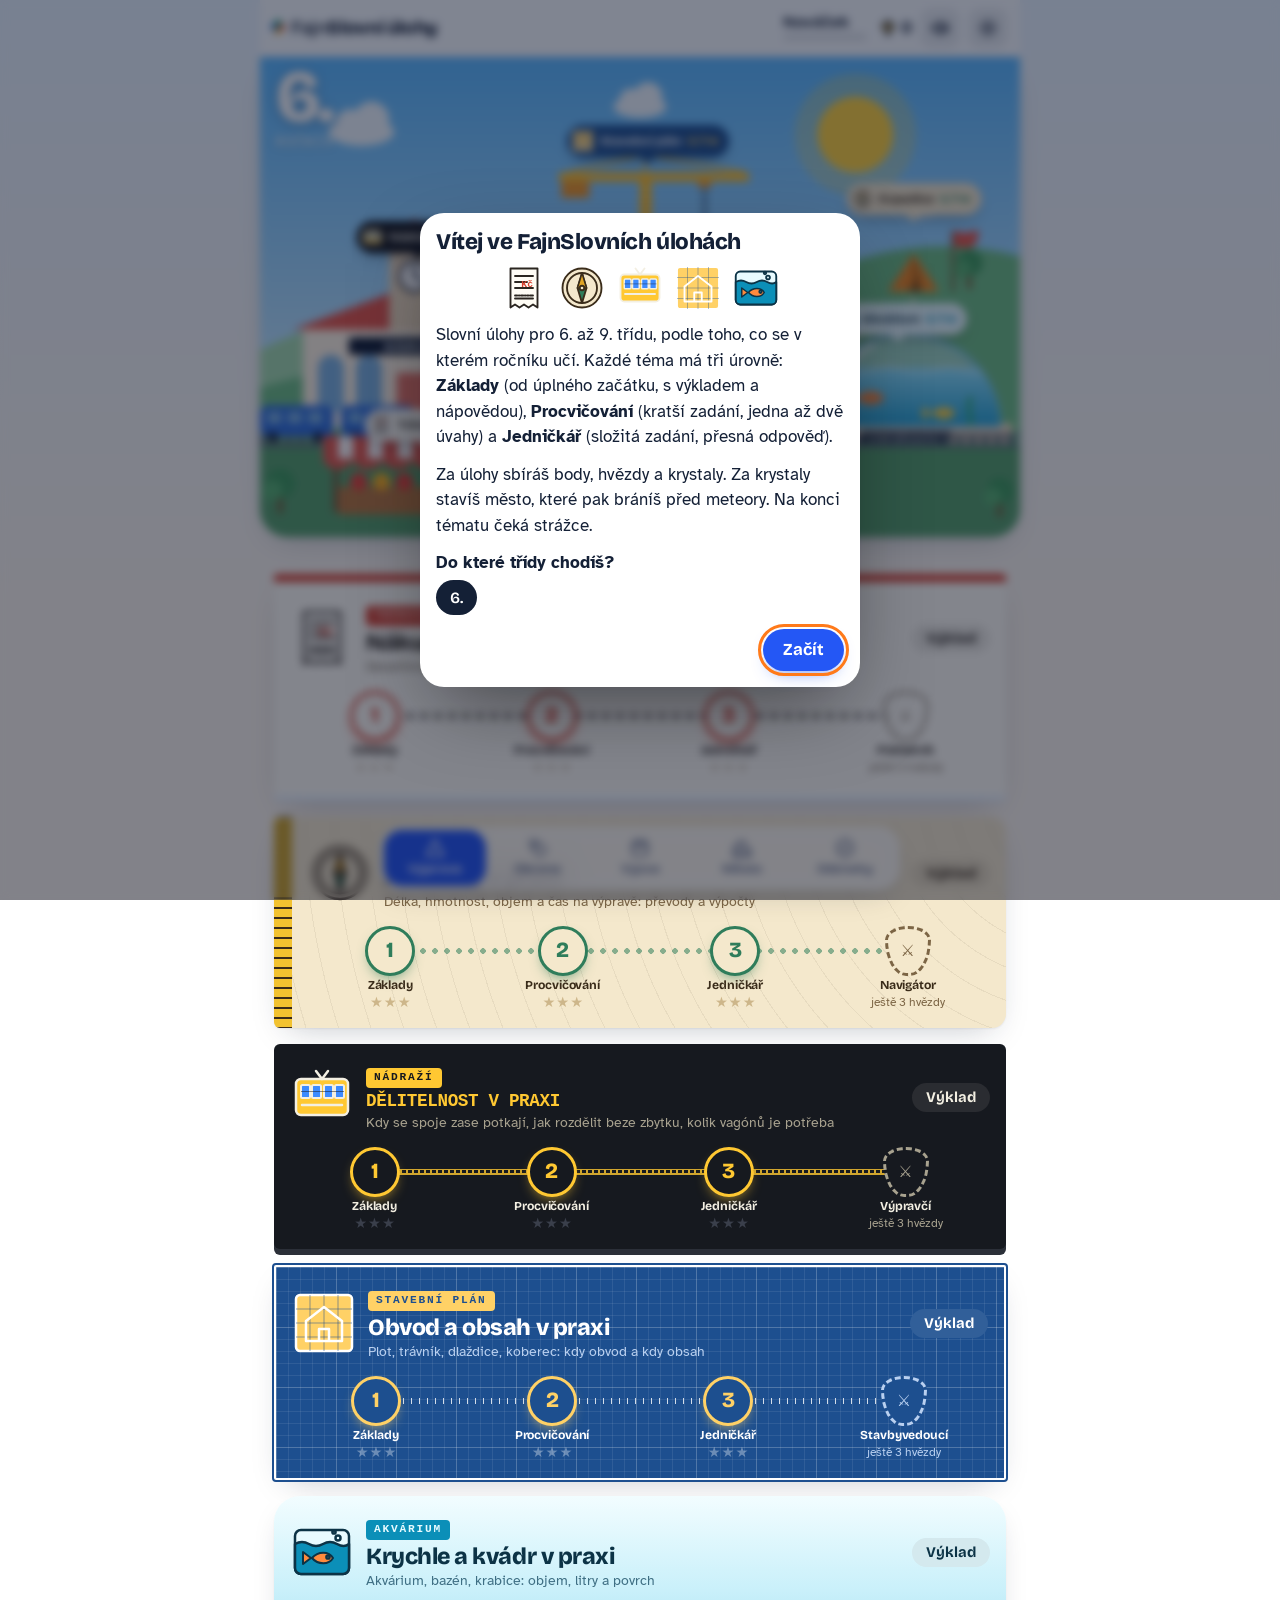
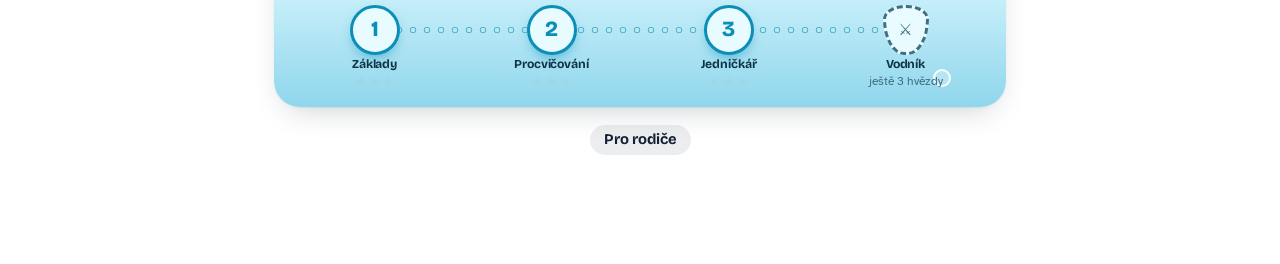
==== commit e40299e3: "Nový vzhled: mapa čtvrti, kulisy světů, klávesnice, razítka, doklady - Výprava je ilustrovaná mapa č" ====
--- a/index.html
+++ b/index.html
@@ -8,6 +8,7 @@
 <meta name="description" content="Slovní úlohy pro 6. až 9. třídu podle ročníků, ve třech obtížnostech, jako hra.">
 <link rel="icon" href="data:,">
 <link rel="stylesheet" href="css/style.css">
+<link rel="stylesheet" href="css/vzhled.css">
 <link rel="stylesheet" href="css/svety.css">
 </head>
 <body>
--- a/css/vzhled.css
+++ b/css/vzhled.css
@@ -0,0 +1,190 @@
+/* Vzhled celé aplikace (nad css/style.css): písma, denní doby místo plochých motivů, mapa čtvrti, lišty, karty, tlačítka.
+   Motivy: světlý = den, tmavý = noc, růžový = západ slunce. Proměnné --m-* barví mapu (js/mapa.js). */
+@font-face { font-family: 'Bricolage Grotesque'; font-style: normal; font-weight: 400 800; font-display: swap; src: url(../fonts/bricolage-latin-ext.woff2) format('woff2'); unicode-range: U+0100-02BA, U+02BD-02C5, U+02C7-02CC, U+02CE-02D7, U+02DD-02FF, U+0304, U+0308, U+0329, U+1D00-1DBF, U+1E00-1E9F, U+1EF2-1EFF, U+2020, U+20A0-20AB, U+20AD-20C0, U+2113, U+2C60-2C7F, U+A720-A7FF; }
+@font-face { font-family: 'Bricolage Grotesque'; font-style: normal; font-weight: 400 800; font-display: swap; src: url(../fonts/bricolage-latin.woff2) format('woff2'); unicode-range: U+0000-00FF, U+0131, U+0152-0153, U+02BB-02BC, U+02C6, U+02DA, U+02DC, U+0304, U+0308, U+0329, U+2000-206F, U+20AC, U+2122, U+2191, U+2193, U+2212, U+2215, U+FEFF, U+FFFD; }
+@font-face { font-family: 'JetBrains Mono'; font-style: normal; font-weight: 500 800; font-display: swap; src: url(../fonts/jetbrains-latin-ext.woff2) format('woff2'); unicode-range: U+0100-02BA, U+02BD-02C5, U+02C7-02CC, U+02CE-02D7, U+02DD-02FF, U+0304, U+0308, U+0329, U+1D00-1DBF, U+1E00-1E9F, U+1EF2-1EFF, U+2020, U+20A0-20AB, U+20AD-20C0, U+2113, U+2C60-2C7F, U+A720-A7FF; }
+@font-face { font-family: 'JetBrains Mono'; font-style: normal; font-weight: 500 800; font-display: swap; src: url(../fonts/jetbrains-latin.woff2) format('woff2'); unicode-range: U+0000-00FF, U+0131, U+0152-0153, U+02BB-02BC, U+02C6, U+02DA, U+02DC, U+0304, U+0308, U+0329, U+2000-206F, U+20AC, U+2122, U+2191, U+2193, U+2212, U+2215, U+FEFF, U+FFFD; }
+
+/* layout: plovoucí lišty nad celoplošnou scénou; obsah ve sloupci do 760 px
+   písmo: Bricolage Grotesque (nadpisy, tlačítka, čísla), Atkinson Hyperlegible (čtení zadání), JetBrains Mono (štítky, displeje) */
+:root, [data-theme="light"] {
+  --f-disp: 'Bricolage Grotesque', 'Atkinson Hyperlegible', system-ui, sans-serif; --f-mono: 'JetBrains Mono', ui-monospace, Consolas, monospace;
+  --bg: #e9f4ff; --bg2: #fdf7ee; --panel: #ffffff; --ink: #142036; --muted: #5b6887; --line: #dce4f1; --accent: #2457f5; --accent-ink: #fff; --hi: #ff7a1a;
+  --stin: 0 1px 2px rgba(20, 32, 54, .06), 0 12px 32px -14px rgba(20, 32, 54, .28); --sklo: rgba(255, 255, 255, .72);
+  --m-n1: #5ab8ff; --m-n2: #b8e3ff; --m-n3: #f3fbff; --m-slunce: #ffd23f; --m-slunce-z: rgba(255, 210, 63, .25); --m-krater: transparent; --m-hvezdy: 0; --m-mrak: #ffffff;
+  --m-kopec2: #a5dbae; --m-kopec1: #6fbe85; --m-zeme: #57a06b; --m-bud: #fff4e3; --m-bud2: #f1ddc0; --m-strecha: #e4574a; --m-okno: #7db3e0; --m-svit: 0;
+  --m-tram: #f19a2a; --m-jerab: #ffc22e; --m-kolej: #5b6475; --m-vagon: #2f6fdc; --m-loko: #e4574a; --m-markyza: #e4574a; --m-markyza-b: #ffffff; --m-pult: #b9783f;
+  --m-voda1: #8ee3ff; --m-voda2: #1f9fd0; --m-sklo: rgba(205, 240, 255, .5); --m-cedule: #142036; --m-napis: #ffffff; --m-stan: #f08a24; --m-kmen: #7a5534; --m-koruna: #3f9a5c; --m-koruna2: #58b170; --m-lampa: #ffffff; --m-zare: 0;
+  --m-slunce-t: translate(0, 0) scale(1);
+}
+[data-theme="dark"] {
+  --bg: #0a1230; --bg2: #121a3d; --panel: #18224a; --ink: #eef2ff; --muted: #a6b2d9; --line: #2b3769; --accent: #7cc4ff; --accent-ink: #061430; --hi: #ffb347;
+  --stin: 0 1px 2px rgba(0, 0, 0, .3), 0 14px 34px -14px rgba(0, 0, 0, .7); --sklo: rgba(16, 24, 58, .72);
+  --m-n1: #050a20; --m-n2: #151d55; --m-n3: #36367a; --m-slunce: #f3efd9; --m-slunce-z: rgba(243, 239, 217, .1); --m-krater: rgba(0, 0, 0, .08); --m-hvezdy: 1; --m-mrak: #26306a;
+  --m-kopec2: #1a2a52; --m-kopec1: #162543; --m-zeme: #0f1b31; --m-bud: #2a3560; --m-bud2: #212b51; --m-strecha: #6d2f4b; --m-okno: #ffd66b; --m-svit: 1;
+  --m-tram: #8a5a2a; --m-jerab: #b4861d; --m-kolej: #2b3352; --m-vagon: #2a4f9a; --m-loko: #9b3247; --m-markyza: #a8343f; --m-markyza-b: #d9d3c7; --m-pult: #5a3a22;
+  --m-voda1: #2a7fc4; --m-voda2: #0c3a6e; --m-sklo: rgba(110, 170, 255, .22); --m-cedule: #ffd66b; --m-napis: #142036; --m-stan: #b8611c; --m-kmen: #3b2a1c; --m-koruna: #1d4a33; --m-koruna2: #24583d; --m-lampa: #ffe9a8; --m-zare: .55;
+}
+[data-theme="girl"] {
+  --bg: #ffe7ef; --bg2: #fff3e6; --panel: #ffffff; --ink: #3a1d3b; --muted: #85587a; --line: #f6cfe0; --accent: #d63c86; --accent-ink: #fff; --hi: #7a4dd8;
+  --stin: 0 1px 2px rgba(58, 29, 59, .06), 0 12px 32px -14px rgba(120, 40, 90, .32); --sklo: rgba(255, 255, 255, .72);
+  --m-n1: #5b3aa6; --m-n2: #ff77ad; --m-n3: #ffc994; --m-slunce: #ffb35c; --m-slunce-z: rgba(255, 179, 92, .3); --m-krater: transparent; --m-hvezdy: .45; --m-mrak: #ffd2e4;
+  --m-kopec2: #c472b0; --m-kopec1: #9b5196; --m-zeme: #7b3f7d; --m-bud: #ffe8f0; --m-bud2: #f8c9da; --m-strecha: #d6407a; --m-okno: #ffd08a; --m-svit: .6;
+  --m-tram: #ec8a3a; --m-jerab: #ffb340; --m-kolej: #5a3a6a; --m-vagon: #6a4bd1; --m-loko: #d6407a; --m-markyza: #e04a86; --m-markyza-b: #fff3f7; --m-pult: #a0623e;
+  --m-voda1: #a5e0ff; --m-voda2: #5b7be0; --m-sklo: rgba(255, 225, 240, .45); --m-cedule: #3a1d3b; --m-napis: #ffffff; --m-stan: #ff8a4a; --m-kmen: #6b3b4a; --m-koruna: #7a4ba0; --m-koruna2: #9765bd; --m-lampa: #fff0d6; --m-zare: .3;
+  --m-slunce-t: translate(-30px, 96px) scale(1.5);
+}
+
+/* ---------- základ ---------- */
+body { background: linear-gradient(180deg, var(--bg) 0, var(--bg2) 620px) fixed; font-size: 17px; }
+h1, h2, h3, .logo, .btn, .uroven, .volba, .chip, .hod-n, .nav, .rocniky, .zap, .mena, .hra-poc, .combo, .jedn, .vysl-zisk, .okno-h { font-family: var(--f-disp); }
+h1, h2 { letter-spacing: -.02em; text-wrap: balance; }
+.pozn { color: var(--muted); }
+
+/* ---------- lišty ---------- */
+.lista, .hra-lista { background: var(--sklo); backdrop-filter: blur(14px) saturate(1.4); -webkit-backdrop-filter: blur(14px) saturate(1.4); border-bottom: 0; box-shadow: 0 1px 0 var(--line); top: env(safe-area-inset-top, 0px); }
+.logo { font-weight: 500; font-size: 1.2rem; letter-spacing: -.02em; }
+.logo b { font-weight: 800; color: var(--ink); }
+.logo::before { content: ''; display: inline-block; width: 12px; height: 12px; margin-right: 7px; border-radius: 3px; background: conic-gradient(#e4574a 0 25%, #ffc22e 0 50%, #2f6fdc 0 75%, #1fa37a 0); transform: rotate(45deg); vertical-align: 1px; }
+.ik { border: 0; border-radius: 12px; background: color-mix(in srgb, var(--ink) 7%, transparent); color: var(--ink); }
+.ik:hover { background: color-mix(in srgb, var(--accent) 16%, transparent); }
+.hod-p, .hod-velka, .postup, .sz-hp { background: color-mix(in srgb, var(--ink) 10%, transparent); border: 0; }
+.hod-p i, .postup i { background: linear-gradient(90deg, var(--accent), var(--hi)); }
+.hod-n { font-weight: 700; }
+.nav { left: 50%; right: auto; bottom: calc(10px + env(safe-area-inset-bottom, 0px)); transform: translateX(-50%); width: min(520px, calc(100% - 20px)); border: 0; border-radius: 22px; background: var(--sklo); backdrop-filter: blur(16px) saturate(1.5); -webkit-backdrop-filter: blur(16px) saturate(1.5); box-shadow: var(--stin); padding: 4px; }
+.nav button { border-top: 0; margin: 0; border-radius: 18px; padding: 7px 2px 6px; font-weight: 600; transition: background .2s, color .2s; }
+.nav button.on { color: var(--accent-ink); background: var(--accent); }
+.obsah { padding: 12px 14px 110px; }
+
+/* ---------- tlačítka a karty ---------- */
+.btn { border: 0; border-radius: 999px; background: color-mix(in srgb, var(--ink) 8%, var(--panel)); color: var(--ink); box-shadow: none; font-weight: 700; padding: 11px 20px; transition: transform .12s, background .2s; }
+.btn:hover:not(:disabled) { background: color-mix(in srgb, var(--ink) 14%, var(--panel)); }
+.btn:active:not(:disabled) { transform: scale(.96); }
+.btn.hl { background: var(--accent); color: var(--accent-ink); box-shadow: 0 8px 18px -8px color-mix(in srgb, var(--accent) 70%, transparent); }
+.btn.hl:hover:not(:disabled) { background: color-mix(in srgb, var(--accent) 88%, var(--ink)); }
+.btn.mini { box-shadow: none; padding: 6px 14px; border-radius: 999px; }
+.chip { border: 0; background: color-mix(in srgb, var(--ink) 8%, var(--panel)); }
+.chip.on { background: var(--ink); color: var(--panel); }
+.karta, .tema { border: 0; border-radius: 22px; box-shadow: var(--stin); }
+.okno { border: 0; border-radius: 24px; box-shadow: 0 30px 80px -20px rgba(0, 0, 0, .5); }
+.okno-x { border: 0; border-radius: 12px; background: color-mix(in srgb, var(--ink) 7%, transparent); }
+.okno-pozadi { background: rgba(8, 14, 36, .5); backdrop-filter: blur(4px); }
+.opak-karta { border: 0; border-radius: 20px; box-shadow: var(--stin); }
+.demo-pruh { border: 0; border-radius: 16px; }
+.uroven { border: 0; border-radius: 16px; box-shadow: none; }
+.odznak, .stavba { border-radius: 18px; }
+.mesto-pano, .uvod { border: 0; border-radius: 22px; box-shadow: var(--stin); }
+
+/* ---------- mapa čtvrti na výpravě ---------- */
+.mapa { position: relative; margin: -12px -14px 6px; overflow: hidden; border-radius: 0 0 28px 28px; box-shadow: var(--stin); }
+.mapa-obr { display: block; width: 100%; height: auto; }
+.mapa-titul { position: absolute; left: 16px; top: 10px; color: #fff; text-shadow: 0 2px 12px rgba(10, 20, 50, .35); pointer-events: none; }
+.mapa-titul b { display: block; font: 800 clamp(2.6rem, 11vw, 4.6rem)/.86 var(--f-disp); letter-spacing: -.05em; }
+.mapa-titul span { display: block; font: 600 .8rem var(--f-mono); letter-spacing: .14em; text-transform: uppercase; opacity: .9; margin-top: 4px; }
+.mapa-pin { position: absolute; transform: translate(-50%, -100%); display: inline-flex; align-items: center; gap: 6px; padding: 5px 10px 5px 5px; border: 0; border-radius: 999px; background: var(--w-pap); color: var(--w-ink); font: 700 .78rem/1 var(--f-disp); white-space: nowrap; box-shadow: 0 6px 16px -6px rgba(0, 0, 0, .45); animation: pin-skok 3.2s ease-in-out infinite; animation-delay: var(--d, 0s); }
+.mapa-pin::after { content: ''; position: absolute; left: 50%; bottom: -5px; width: 10px; height: 10px; margin-left: -5px; background: inherit; transform: rotate(45deg); border-radius: 0 0 3px 0; }
+.mapa-pin svg { width: 22px; height: 22px; display: block; }
+.mapa-pin .pin-hv { font: 700 .7rem var(--f-mono); color: var(--w-acc); }
+.mapa-pin:hover, .mapa-pin:focus-visible { animation-play-state: paused; transform: translate(-50%, -100%) scale(1.08); z-index: 2; }
+@keyframes pin-skok { 0%, 100% { margin-top: 0; } 50% { margin-top: -5px; } }
+@media (max-width: 420px) { .mapa-pin .pin-n { display: none; } .mapa-pin { padding-right: 7px; } }
+.tema.svit { animation: svit 1.2s ease-out; }
+@keyframes svit { 0% { box-shadow: 0 0 0 0 var(--w-acc); } 40% { box-shadow: 0 0 0 10px color-mix(in srgb, var(--w-acc) 30%, transparent); } 100% { box-shadow: var(--stin); } }
+
+/* barvy obrázku mapy */
+.m-nebe1 { stop-color: var(--m-n1); } .m-nebe2 { stop-color: var(--m-n2); } .m-nebe3 { stop-color: var(--m-n3); }
+.m-voda1 { stop-color: var(--m-voda1); } .m-voda2 { stop-color: var(--m-voda2); }
+.m-slunce { transform: var(--m-slunce-t); transform-box: view-box; transform-origin: 470px 62px; }
+.m-slunce-k { fill: var(--m-slunce); } .m-slunce-z { fill: var(--m-slunce-z); } .m-krater { fill: var(--m-krater); }
+.m-hvezda { fill: #fff; opacity: var(--m-hvezdy); animation: m-trpyt 3s ease-in-out infinite; animation-delay: var(--d); }
+@keyframes m-trpyt { 50% { opacity: calc(var(--m-hvezdy) * .25); } }
+.m-mrak { fill: var(--m-mrak); opacity: .9; animation: m-mrak 70s linear infinite; animation-delay: var(--d); }
+@keyframes m-mrak { from { transform: translateX(-160px); } to { transform: translateX(680px); } }
+.m-kopec2 { fill: var(--m-kopec2); } .m-kopec1 { fill: var(--m-kopec1); } .m-zeme { fill: var(--m-zeme); }
+.m-stezka { fill: none; stroke: var(--m-bud2); stroke-width: 2.5; stroke-dasharray: 2 6; stroke-linecap: round; }
+.m-stan { fill: var(--m-stan); } .m-stan2 { fill: color-mix(in srgb, var(--m-stan) 70%, #000); } .m-stin { fill: rgba(0, 0, 0, .35); }
+.m-vlajka { fill: var(--m-strecha); transform-origin: 32px -48px; animation: m-vlajka 1.6s ease-in-out infinite; }
+@keyframes m-vlajka { 50% { transform: skewY(8deg) scaleX(.9); } }
+.m-kmen { fill: var(--m-kmen); } .m-koruna { fill: var(--m-koruna); } .m-koruna2 { fill: var(--m-koruna2); }
+.m-budova { fill: var(--m-bud); } .m-budova2 { fill: var(--m-bud2); } .m-strecha { fill: var(--m-strecha); } .m-dvere { fill: var(--m-strecha); opacity: .8; }
+.m-okno { fill: var(--m-okno); filter: drop-shadow(0 0 calc(var(--m-svit) * 4px) var(--m-okno)); }
+[data-theme="dark"] .m-okno { animation: m-okno 6s ease-in-out infinite; animation-delay: var(--d); }
+@keyframes m-okno { 80% { opacity: 1; } 90% { opacity: .55; } }
+.m-hodiny { fill: #fff; stroke: var(--m-cedule); stroke-width: 2; } .m-ruc { stroke: var(--m-cedule); stroke-width: 2; stroke-linecap: round; }
+.m-cedule { fill: var(--m-cedule); } .m-napis { font: 800 9px var(--f-mono); fill: var(--m-napis); text-anchor: middle; letter-spacing: .12em; } .m-napis-m { font-size: 7.5px; }
+.m-hruba { fill: color-mix(in srgb, var(--m-bud2) 60%, transparent); } .m-tram { fill: var(--m-tram); }
+.m-jerab { fill: var(--m-jerab); } .m-jerab-l { stroke: var(--m-jerab); stroke-width: 2; fill: none; } .m-lano { stroke: var(--m-cedule); stroke-width: 1.4; } .m-naklad { fill: var(--m-strecha); }
+.m-kocka { animation: m-kocka 7s ease-in-out infinite alternate; }
+@keyframes m-kocka { from { transform: translateX(16px); } to { transform: translateX(-70px); } }
+.m-sklo { fill: var(--m-sklo); stroke: color-mix(in srgb, var(--m-voda2) 60%, #fff); stroke-width: 2.5; }
+.m-hladina { fill: none; stroke: rgba(255, 255, 255, .6); stroke-width: 1.6; }
+.m-odlesk { fill: none; stroke: rgba(255, 255, 255, .7); stroke-width: 4; stroke-linecap: round; }
+.m-ryba { animation: m-ryba 9s ease-in-out infinite alternate; } .m-ryba-b { animation-duration: 7s; animation-direction: alternate-reverse; }
+@keyframes m-ryba { from { transform: translateX(-26px); } to { transform: translateX(34px); } }
+.m-ryba1 { fill: #ff8a3d; } .m-ryba2 { fill: #ffd23f; } .m-rasa { fill: none; stroke: #2fae6b; stroke-width: 3; stroke-linecap: round; }
+.m-kolej { fill: var(--m-kolej); } .m-prazec { fill: color-mix(in srgb, var(--m-kolej) 70%, var(--m-zeme)); }
+.m-vlak { animation: m-vlak 16s linear infinite; }
+@keyframes m-vlak { 0% { transform: translateX(-200px); } 55%, 100% { transform: translateX(640px); } }
+.m-vagon { fill: var(--m-vagon); } .m-loko { fill: var(--m-loko); } .m-okno-v { fill: var(--m-okno); } .m-kolo { fill: var(--m-cedule); }
+.m-markyza { fill: var(--m-markyza); } .m-markyza-b { fill: var(--m-markyza-b); } .m-pult { fill: var(--m-pult); }
+.m-ovoce1 { fill: #e8443a; } .m-ovoce2 { fill: #ffb21f; } .m-ovoce3 { fill: #6cc04a; }
+.m-lampa { fill: var(--m-lampa); } .m-zare { fill: var(--m-lampa); opacity: calc(var(--m-zare) * .5); }
+
+/* ---------- místa (karty témat) ---------- */
+.temata { gap: 16px; }
+.tema[data-svet] { padding: 16px; }
+.tema[data-svet] h2 { font-size: 1.45rem; line-height: 1.05; }
+.tema[data-svet] .tema-ik, .tema[data-svet] .tema-ik svg { width: 64px; height: 64px; }
+.tema[data-svet] .urovne { gap: 8px; margin-top: 14px; }
+.tema[data-svet] .uroven { border: 0; border-radius: 16px; padding: 10px 4px 8px; background: color-mix(in srgb, var(--w-ink) 7%, var(--w-pap)); box-shadow: none; }
+.tema[data-svet] .uroven:hover { background: color-mix(in srgb, var(--w-acc) 18%, var(--w-pap)); }
+.tema[data-svet] .uroven.zamek { background: transparent; outline: 2px dashed color-mix(in srgb, var(--w-ink) 25%, transparent); outline-offset: -2px; }
+.tema[data-svet] .btn { box-shadow: none; background: color-mix(in srgb, var(--w-ink) 9%, var(--w-pap)); }
+.ur-c { font-family: var(--f-disp); }
+
+/* ---------- výsledek ---------- */
+.vysl h1 { font-size: clamp(2rem, 8vw, 3rem); }
+.vysl-zisk span { background: color-mix(in srgb, var(--ink) 7%, transparent); border-radius: 999px; padding: 4px 14px; }
+@media (prefers-reduced-motion: reduce) { .m-vlak, .m-mrak, .m-kocka, .m-ryba, .mapa-pin { animation: none; } }
+
+/* ---------- cesta úrovní v kartě tématu: zastávky spojené trasou ve stylu světa ---------- */
+.tema[data-svet] { padding: 18px 16px 14px; }
+.tema[data-svet] .tema-h { gap: 12px; align-items: center; }
+.tema[data-svet] .tema-svet { margin-bottom: 4px; }
+.tema[data-svet] .tema-n p { font-size: .88rem; margin-top: 4px; }
+.cesta { position: relative; display: grid; grid-template-columns: repeat(4, 1fr); gap: 4px; margin-top: 16px; }
+.cesta::before { content: ''; position: absolute; left: 12.5%; right: 12.5%; top: 25px; height: 6px; margin-top: -3px; background: var(--w-trasa, repeating-linear-gradient(90deg, var(--w-acc) 0 10px, transparent 10px 18px)); border-radius: 3px; opacity: .55; }
+.tema[data-svet] .cesta .uroven { position: relative; background: none; padding: 0 2px 4px; gap: 3px; border-radius: 14px; outline: 0; }
+.tema[data-svet] .cesta .uroven:hover { background: none; }
+.cesta .ur-c { width: 50px; height: 50px; font-size: 1.35rem; font-weight: 800; background: var(--w-pap); color: var(--w-acc); border: 3px solid var(--w-acc); box-shadow: 0 6px 14px -6px color-mix(in srgb, var(--w-acc) 80%, transparent); transition: transform .15s; }
+.cesta .uroven:hover .ur-c { transform: scale(1.1) rotate(-4deg); }
+.cesta .uroven.hotovo .ur-c { background: var(--w-acc); color: var(--w-acc-ink, #fff); }
+.cesta .uroven.dalsi .ur-c { animation: dalsi 1.8s ease-in-out infinite; }
+@keyframes dalsi { 0%, 100% { box-shadow: 0 0 0 0 color-mix(in srgb, var(--w-acc) 55%, transparent); } 50% { box-shadow: 0 0 0 9px color-mix(in srgb, var(--w-acc) 0%, transparent); } }
+.cesta .ur-n { font-size: .82rem; font-weight: 700; }
+.cesta .hv i { font-size: .9rem; }
+.tema[data-svet] .cesta .strazce-b .ur-c { border-radius: 14px; transform: rotate(45deg); width: 42px; height: 42px; margin: 4px 0; background: var(--w-ink); color: var(--w-pap); border-color: var(--w-ink); font-size: 1rem; }
+.tema[data-svet] .cesta .strazce-b .ur-c::first-line { }
+.tema[data-svet] .cesta .strazce-b.zamek .ur-c { background: var(--w-pap); color: var(--w-mut); border-style: dashed; border-color: var(--w-mut); box-shadow: none; }
+.tema[data-svet] .cesta .strazce-b.porazen .ur-c { background: var(--w-acc2); color: var(--w-ink); border-color: var(--w-acc2); }
+.tema[data-svet] .cesta .uroven.zamek { outline: 0; }
+/* trasa podle světa */
+[data-svet="trh"] { --w-trasa: repeating-linear-gradient(90deg, var(--w-ink) 0 8px, transparent 8px 14px); }
+[data-svet="expedice"] { --w-trasa: radial-gradient(circle, var(--w-acc) 2.6px, transparent 3px) 0 50% / 12px 6px repeat-x; }
+[data-svet="nadrazi"] { --w-trasa: linear-gradient(var(--w-acc) 0 1.5px, transparent 1.5px 4.5px, var(--w-acc) 4.5px) , repeating-linear-gradient(90deg, transparent 0 4px, var(--w-acc) 4px 6px); }
+[data-svet="plan"] { --w-trasa: repeating-linear-gradient(90deg, #fff 0 1.5px, transparent 1.5px 8px); }
+[data-svet="akvarium"] { --w-trasa: radial-gradient(circle, transparent 2px, var(--w-acc) 2.5px 3.2px, transparent 3.6px) 0 50% / 14px 8px repeat-x; }
+[data-svet="nadrazi"] .cesta::before, [data-svet="plan"] .cesta::before { opacity: .8; }
+.uvod-t { margin: 10px 0 4px; }
+.tema[data-svet] .tema-ik { background: none; border: 0; border-radius: 0; }
+.tema[data-svet] .btn { color: var(--w-ink); }
+.cesta .ur-n { font-size: .76rem; letter-spacing: -.01em; white-space: nowrap; color: var(--w-ink); }
+.tema[data-svet] .ur-z { color: var(--w-mut); }
+.tema[data-svet] .hv i { color: color-mix(in srgb, var(--w-ink) 22%, transparent); }
+.tema[data-svet] .cesta .strazce-b .ur-c { transform: none; width: 46px; height: 50px; margin: 0; border-radius: 50% 50% 46% 46% / 28% 28% 72% 72%; }
+@media (max-width: 400px) {
+  .lista { gap: 4px; padding: 8px 8px; }
+  .lista .logo { font-size: .95rem; } .logo::before { width: 9px; height: 9px; margin-right: 5px; }
+  .lista .hod { min-width: 0; max-width: 78px; } .lista .hod-n { font-size: .78rem; overflow: hidden; text-overflow: ellipsis; white-space: nowrap; }
+  .lista .ik { width: 34px; height: 34px; }
+}
--- a/css/svety.css
+++ b/css/svety.css
@@ -80,23 +80,14 @@
 /* karty témat na výpravě */
 .tema[data-svet] { position: relative; overflow: hidden; background: var(--w-pap); color: var(--w-ink); border-color: var(--w-ink); }
 .tema[data-svet] .tema-n p { color: var(--w-mut); }
-.tema[data-svet] .tema-ik { width: 56px; height: 56px; background: none; border: 0; }
-.tema[data-svet] .tema-ik svg { width: 56px; height: 56px; }
 .tema[data-svet]:hover .tema-ik svg { animation: su-znak .6s cubic-bezier(.3, 1.5, .5, 1); }
 .tema-svet { display: inline-block; margin-bottom: 6px; padding: 1px 8px; font: 700 .7rem/1.6 ui-monospace, Consolas, monospace; letter-spacing: .16em; text-transform: uppercase; background: var(--w-acc); color: var(--w-pap); border-radius: 4px; }
-.tema[data-svet] .uroven { background: var(--w-pap); color: var(--w-ink); border-color: var(--w-ink); box-shadow: 0 3px 0 var(--w-ink); }
-.tema[data-svet] .ur-c { background: var(--w-acc); color: var(--w-acc-ink, #fff); }
-.tema[data-svet] .ur-z { color: var(--w-mut); }
-.tema[data-svet] .uroven.zamek { box-shadow: none; color: var(--w-mut); }
-.tema[data-svet] .btn { background: var(--w-pap); color: var(--w-ink); border-color: var(--w-ink); box-shadow: 0 2px 0 var(--w-ink); }
 .tema[data-svet] .hv i { color: var(--w-line); } .tema[data-svet] .hv i.on { color: var(--w-acc2); }
 
 /* ================= TRŽNICE: účtenka, cenovky, displej pokladny ================= */
 [data-svet="trh"] { --w-pap: #fffdf5; --w-ink: #2b2620; --w-mut: #7b6f5d; --w-acc: #d6402e; --w-acc2: #f2b632; --w-line: #d9cfbd;
   --w-in-bg: #13291d; --w-in-ink: #8dffad; --w-q: ui-monospace; --w-hint-bg: #fff6d9; --w-rot: 1.5deg; }
 [data-theme="dark"] [data-svet="trh"] { --w-pap: #f1ead9; }
-.hra[data-svet="trh"] .hra-telo { background: repeating-linear-gradient(90deg, #d6402e 0 26px, #fffdf5 26px 52px) top / 100% 18px no-repeat; padding-top: 34px; }
-.hra[data-svet="trh"] .hra-telo::before { content: ''; display: block; height: 14px; margin: -16px -12px 4px; background: radial-gradient(circle at 13px 0, #d6402e 12px, transparent 13px) 0 0 / 26px 14px repeat-x, radial-gradient(circle at 13px 0, #fffdf5 12px, transparent 13px) 26px 0 / 52px 14px repeat-x; }
 .ul[data-svet="trh"] { border-radius: 4px 4px 0 0; border-bottom: 0; }
 .ul[data-svet="trh"] .ul-hlava { justify-content: center; border-bottom: 2px dashed var(--w-line); padding-bottom: 10px; }
 .ul[data-svet="trh"] .ul-svet-n { flex: none; font-size: 1rem; color: var(--w-ink); }
@@ -116,7 +107,6 @@
 [data-svet="expedice"] { --w-pap: #f4e8cc; --w-ink: #3a2c1a; --w-mut: #7c6545; --w-acc: #2f7d5b; --w-acc2: #e0a526; --w-line: #cdb68a;
   --w-in-bg: transparent; --w-in-ink: #3a2c1a; --w-hint-bg: #fffaf0; --w-rot: -2deg; }
 [data-theme="dark"] [data-svet="expedice"] { --w-pap: #e6d7b5; }
-.hra[data-svet="expedice"] .hra-telo { background: repeating-radial-gradient(circle at 80% 10%, transparent 0 22px, color-mix(in srgb, #2f7d5b 14%, transparent) 22px 23px); }
 .ul[data-svet="expedice"], .tema[data-svet="expedice"] { border-radius: 6px 14px 14px 6px; border-left: 18px solid #f2c230;
   border-image: repeating-linear-gradient(180deg, #3a2c1a 0 2px, #f2c230 2px 10px) 0 0 0 18 / 0 0 0 18px;
   background-image: repeating-radial-gradient(circle at 110% -10%, transparent 0 30px, rgba(58, 44, 26, .07) 30px 31px); }
@@ -129,7 +119,6 @@
 /* ================= NÁDRAŽÍ: odjezdová tabule ================= */
 [data-svet="nadrazi"] { --w-pap: #16191f; --w-ink: #f3efe2; --w-mut: #a8a28f; --w-acc: #ffc832; --w-acc2: #3d8bff; --w-line: #3a3f4b; --w-acc-ink: #16191f;
   --w-in-bg: #0b0d11; --w-in-ink: #ffc832; --w-q: ui-monospace; --w-hint-bg: #0f3b7a; --w-hint-ink: #ffffff; --w-hint-n: #ffc832; --w-rot: 0deg; }
-.hra[data-svet="nadrazi"] .hra-telo { background: linear-gradient(transparent 0 calc(100% - 26px), #6b5a48 calc(100% - 26px)), repeating-linear-gradient(90deg, transparent 0 34px, rgba(107, 90, 72, .25) 34px 40px); }
 .ul[data-svet="nadrazi"] { border-radius: 6px; border-width: 3px; box-shadow: 0 8px 0 #2b2f38; animation-name: ul-preklop; animation-duration: .5s; transform-origin: top; }
 @keyframes ul-preklop { from { transform: perspective(600px) rotateX(-75deg); opacity: 0; } }
 .ul[data-svet="nadrazi"] .ul-hlava { color: var(--w-acc); border-bottom: 1px solid var(--w-line); padding-bottom: 8px; }
@@ -160,7 +149,6 @@
 .ul[data-svet="plan"] .ul-pata { height: 34px; margin-left: 40%; border-top: 1px solid #fff; border-left: 1px solid #fff; background: linear-gradient(90deg, transparent 49.5%, #fff 49.5% 50.5%, transparent 50.5%); position: relative; }
 .ul[data-svet="plan"] .ul-pata::before { content: 'výkres'; position: absolute; left: 8px; top: 8px; font: 700 .7rem ui-monospace, monospace; letter-spacing: .08em; text-transform: uppercase; color: var(--w-mut); }
 .ul[data-svet="plan"] .ul-pata::after { content: '1 : 100'; position: absolute; right: 8px; top: 8px; font: 700 .7rem ui-monospace, monospace; color: var(--w-mut); }
-.hra[data-svet="plan"] .hra-telo { background: linear-gradient(90deg, transparent 0 calc(50% - .5px), color-mix(in srgb, #1d4f8f 18%, transparent) calc(50% - .5px) calc(50% + .5px), transparent 0); }
 
 /* ================= AKVÁRIUM: voda, bublinky, písek ================= */
 [data-svet="akvarium"] { --w-pap: #e8fbff; --w-ink: #0c3346; --w-mut: #3f6f84; --w-acc: #0b8fb8; --w-acc2: #ff8a3d; --w-line: #9fd7e8;
@@ -175,7 +163,6 @@
 .ul[data-svet="akvarium"] .napoveda { border-left: 0; border-radius: 16px; backdrop-filter: blur(4px); }
 .ul[data-svet="akvarium"] .ul-akce.lepi { background: #b3e6f4; }
 .ul[data-svet="akvarium"] .ul-pata { height: 28px; background: radial-gradient(circle at 20% 70%, #c9b28a 4px, transparent 5px), radial-gradient(circle at 55% 60%, #a8916b 5px, transparent 6px), radial-gradient(circle at 80% 75%, #d8c49c 3px, transparent 4px), linear-gradient(transparent 30%, #e8d6ae 30%); }
-.hra[data-svet="akvarium"] .hra-telo { background: linear-gradient(180deg, transparent, color-mix(in srgb, #0b8fb8 18%, transparent)); }
 
 /* doladění: scéna bez podkladu lišty, zubatý okraj účtenky, pozadí úvodních titulků */
 .postup.postup-sc { background: none; border: 0; box-shadow: none; }
@@ -212,3 +199,116 @@
 .okno[data-svet="plan"] { background-image: linear-gradient(rgba(255, 255, 255, .08) 1px, transparent 1px), linear-gradient(90deg, rgba(255, 255, 255, .08) 1px, transparent 1px); background-size: 12px 12px; }
 .okno[data-svet="plan"] .vyklad-t b, .okno[data-svet="nadrazi"] .vyklad-t b { color: var(--w-acc); }
 .vyklad-znak svg { width: 72px; height: 72px; display: block; margin: 0 auto 8px; animation: su-znak .8s cubic-bezier(.3, 1.5, .5, 1); }
+
+/* ================= kulisa světa přes celou obrazovku (js/svety.js, kulisa) ================= */
+.hra { position: relative; }
+.hra-telo { position: relative; z-index: 1; }
+.kulisa { position: fixed; inset: 0; z-index: 0; pointer-events: none; overflow: hidden; background: var(--k-bg); }
+.k-svg { position: absolute; display: block; }
+.k-horni { left: 0; right: 0; top: 56px; width: 100%; height: 60px; }
+.k-dolni { left: 0; right: 0; bottom: 0; width: 100%; height: 90px; }
+.k-levy { left: 0; top: 15%; height: 70%; width: 60px; }
+.k-pravy { right: 0; bottom: 0; height: 60%; width: 60px; }
+.k-cela { inset: 0; width: 100%; height: 100%; }
+.kulisa.slavi .k-svg { animation: k-slavi .6s cubic-bezier(.3, 1.6, .5, 1); }
+@keyframes k-slavi { 40% { transform: translateY(-6px); } }
+.ul.otres { animation: trese .35s; }
+/* tržnice: dlažba, girlanda, bedny s ovocem */
+.kulisa[data-svet="trh"] { --k-bg: repeating-linear-gradient(45deg, transparent 0 22px, rgba(150, 100, 60, .07) 22px 24px), repeating-linear-gradient(-45deg, transparent 0 22px, rgba(150, 100, 60, .07) 22px 24px), linear-gradient(#fde9cf, #f3d6b2); }
+[data-theme="dark"] .kulisa[data-svet="trh"] { --k-bg: repeating-linear-gradient(45deg, transparent 0 22px, rgba(0, 0, 0, .15) 22px 24px), linear-gradient(#3b2a22, #2a1d18); }
+.k-snura { fill: none; stroke: #6b4a2e; stroke-width: 1.5; } .k-pr0 { fill: #d6402e; } .k-pr1 { fill: #f2b632; } .k-pr2 { fill: #2f8f5b; }
+.k-bedna { fill: #c98a4b; stroke: #8a5a2c; stroke-width: 2; } .k-lat { stroke: #8a5a2c; stroke-width: 2; }
+.k-o0 { fill: #e8443a; } .k-o1 { fill: #ffb21f; } .k-o2 { fill: #6cc04a; }
+/* nádraží: hala s okny, nástupiště, projíždějící vlak */
+.kulisa[data-svet="nadrazi"] { --k-bg: linear-gradient(#2a3140, #151920 70%); }
+[data-theme="girl"] .kulisa[data-svet="nadrazi"] { --k-bg: linear-gradient(#4a3358, #1f1726 70%); }
+.k-okno { fill: rgba(255, 220, 140, .12); stroke: rgba(255, 255, 255, .15); stroke-width: 2; } .k-mriz { stroke: rgba(255, 255, 255, .12); stroke-width: 2; }
+.k-nastupiste { fill: #3a3f4b; } .k-hrana { fill: #ffc832; }
+.k-vagon { fill: #c8102e; } .k-okenko { fill: #ffe9a8; }
+.k-vlak { animation: k-vlak 9s linear infinite; }
+@keyframes k-vlak { 0% { transform: translateX(-320px); } 45%, 100% { transform: translateX(720px); } }
+.kulisa.slavi .k-vlak { animation: k-vlak 9s linear infinite, none; }
+/* stavební plán: dřevěný stůl, pravítko, tužka */
+.kulisa[data-svet="plan"] { --k-bg: repeating-linear-gradient(92deg, rgba(0, 0, 0, .05) 0 2px, transparent 2px 9px), repeating-linear-gradient(90deg, #b8834f 0 140px, #ad7845 140px 280px); }
+[data-theme="dark"] .kulisa[data-svet="plan"] { --k-bg: repeating-linear-gradient(92deg, rgba(0, 0, 0, .15) 0 2px, transparent 2px 9px), linear-gradient(90deg, #4a3220, #3e2a1b); }
+.k-pravitko { fill: #fff6d6; stroke: #8a6a2a; stroke-width: 1.5; } .k-ryska { stroke: #8a6a2a; stroke-width: 1.2; }
+.k-tuzka { fill: #ffc22e; stroke: #8a5a00; stroke-width: 1.5; } .k-hrot { fill: #f3d7b0; stroke: #8a5a00; stroke-width: 1.5; } .k-guma { fill: #f08aa0; }
+/* akvárium: hlubina, ryby, bublinky, řasy */
+.kulisa[data-svet="akvarium"] { --k-bg: radial-gradient(ellipse at 50% -10%, rgba(255, 255, 255, .55), transparent 55%), linear-gradient(#c2f1ff, #48b6dd 55%, #126f9f); }
+[data-theme="dark"] .kulisa[data-svet="akvarium"] { --k-bg: radial-gradient(ellipse at 50% -10%, rgba(120, 200, 255, .25), transparent 55%), linear-gradient(#0f4a78, #072a4a 60%, #03162a); }
+[data-theme="girl"] .kulisa[data-svet="akvarium"] { --k-bg: radial-gradient(ellipse at 50% -10%, rgba(255, 220, 240, .6), transparent 55%), linear-gradient(#ffd6ee, #9ab8ff 55%, #5b6fd6); }
+.k-ryba { transform: translate(-80px, var(--y)); animation: k-ryba 22s linear infinite; animation-delay: var(--d); }
+@keyframes k-ryba { from { transform: translate(-80px, var(--y)); } to { transform: translate(480px, calc(var(--y) - 40px)); } }
+.k-rybka { fill: #ff8a3d; opacity: .75; } .k-ryba:nth-of-type(2) .k-rybka { fill: #ffd23f; } .k-oko { fill: #0c3346; }
+.k-bub { fill: none; stroke: rgba(255, 255, 255, .7); stroke-width: 2; animation: k-bub 9s linear infinite; animation-delay: var(--d); }
+@keyframes k-bub { to { transform: translateY(-720px); } }
+.k-rasa { fill: none; stroke: #2fae6b; stroke-width: 6; stroke-linecap: round; opacity: .7; transform-origin: bottom; animation: k-rasa 4s ease-in-out infinite alternate; animation-delay: var(--d); }
+@keyframes k-rasa { to { transform: skewX(6deg); } }
+.kulisa[data-svet="akvarium"].slavi .k-bub { animation-duration: 2.5s; }
+/* expedice: mapa s vrstevnicemi, hory, kompas */
+.kulisa[data-svet="expedice"] { --k-bg: repeating-radial-gradient(circle at 20% 80%, transparent 0 26px, rgba(58, 44, 26, .09) 26px 28px), repeating-radial-gradient(circle at 85% 20%, transparent 0 30px, rgba(47, 125, 91, .1) 30px 32px), #efe2bf; }
+[data-theme="dark"] .kulisa[data-svet="expedice"] { --k-bg: repeating-radial-gradient(circle at 20% 80%, transparent 0 26px, rgba(255, 255, 255, .05) 26px 28px), #2b2619; }
+.k-hora { fill: #6f8f6a; opacity: .5; } .k-snih { fill: #fff; opacity: .7; }
+.k-kompas { left: auto; right: 10px; top: 70px; width: 110px; height: 110px; }
+.k-kruh { fill: rgba(255, 255, 255, .35); stroke: #3a2c1a; stroke-width: 2; } .k-strelka { fill: #c0582b; } .k-sever { font: 800 12px var(--f-mono); fill: #3a2c1a; text-anchor: middle; }
+.k-kompas { animation: k-kompas 8s ease-in-out infinite; transform-origin: center; }
+@keyframes k-kompas { 50% { transform: rotate(14deg); } }
+/* lišta série nad kulisou */
+.hra[data-svet="nadrazi"] .hra-lista, .hra[data-svet="plan"] .hra-lista { background: rgba(10, 14, 22, .55); color: #fff; box-shadow: none; }
+.hra[data-svet="nadrazi"] .hra-lista .ik, .hra[data-svet="plan"] .hra-lista .ik { color: #fff; background: rgba(255, 255, 255, .12); }
+.hra[data-svet="nadrazi"] .sc-t, .hra[data-svet="nadrazi"] .sc-v, .hra[data-svet="plan"] .sc-t, .hra[data-svet="plan"] .sc-v { stroke: rgba(255, 255, 255, .6); }
+.hra[data-svet] .ul-svet { box-shadow: 0 24px 50px -20px rgba(0, 0, 0, .45); }
+
+/* ================= klávesnice světa ================= */
+.klavesy { display: grid; grid-template-columns: repeat(3, 1fr); gap: 8px; max-width: 290px; margin: 12px 0 2px; }
+.klavesa { height: 50px; border: 0; border-radius: 12px; font: 800 1.35rem var(--f-disp); background: color-mix(in srgb, var(--w-ink, var(--ink)) 9%, var(--w-pap, var(--panel))); color: var(--w-ink, var(--ink)); box-shadow: 0 4px 0 color-mix(in srgb, var(--w-ink, var(--ink)) 25%, transparent); transition: transform .06s, box-shadow .06s; }
+.klavesa:active:not(:disabled), .klavesa.stisk { transform: translateY(3px); box-shadow: 0 1px 0 color-mix(in srgb, var(--w-ink, var(--ink)) 25%, transparent); }
+.klavesa:disabled { opacity: .45; }
+.klavesa.k-smaz { color: var(--w-acc, var(--accent)); }
+/* pokladna */
+.ul[data-svet="trh"] .klavesa { background: linear-gradient(#fffaf0, #ece2cf); border-radius: 8px; box-shadow: 0 4px 0 #b9a888, inset 0 -2px 0 rgba(0, 0, 0, .06); font-family: var(--f-mono); }
+.ul[data-svet="trh"] .k-smaz { background: linear-gradient(#ee6a57, #d6402e); color: #fff; box-shadow: 0 4px 0 #9a2a1d; }
+/* automat na jízdenky */
+.ul[data-svet="nadrazi"] .klavesy { background: #0b0d11; padding: 10px; border-radius: 14px; border: 2px solid #3a3f4b; }
+.ul[data-svet="nadrazi"] .klavesa { background: linear-gradient(#2b303a, #1c2028); color: #ffc832; font-family: var(--f-mono); box-shadow: 0 4px 0 #000, inset 0 1px 0 rgba(255, 255, 255, .12); }
+.ul[data-svet="nadrazi"] .k-smaz { color: #fff; background: linear-gradient(#3d8bff, #2563c9); }
+/* kalkulačka na výkresu */
+.ul[data-svet="plan"] .klavesa { background: transparent; color: #fff; border: 1.5px solid rgba(255, 255, 255, .7); box-shadow: 3px 3px 0 rgba(0, 0, 0, .2); border-radius: 4px; }
+.ul[data-svet="plan"] .k-smaz { color: #ffd166; border-color: #ffd166; }
+/* bublinky */
+.ul[data-svet="akvarium"] .klavesa { border-radius: 50%; width: 54px; height: 54px; justify-self: center; background: radial-gradient(circle at 35% 30%, #fff, rgba(255, 255, 255, .55) 40%, rgba(150, 220, 245, .55)); box-shadow: inset 0 0 0 2px rgba(255, 255, 255, .9), 0 6px 14px -6px rgba(11, 143, 184, .6); }
+/* deník: dřevěné kostky */
+.ul[data-svet="expedice"] .klavesa { background: linear-gradient(#e2b47a, #c9935a); color: #3a2c1a; border-radius: 6px; box-shadow: 0 4px 0 #8a5a2c, inset 0 1px 0 rgba(255, 255, 255, .35); }
+
+/* ================= razítka ================= */
+.razitko { position: absolute; right: 18px; top: 34%; z-index: 3; pointer-events: none; transform: rotate(-14deg); animation: razitko-buch .45s cubic-bezier(.2, 1.6, .4, 1) both; }
+.razitko span { display: block; padding: 6px 14px; font: 800 1.5rem/1 var(--f-mono); letter-spacing: .08em; text-transform: uppercase; color: var(--w-raz, #c8102e); border: 4px double var(--w-raz, #c8102e); border-radius: 8px; background: color-mix(in srgb, var(--w-pap) 70%, transparent); opacity: .9;
+  -webkit-mask: radial-gradient(circle at 30% 40%, #000 60%, rgba(0, 0, 0, .7) 61% 70%, #000 71%); }
+.razitko.sede span { color: #6b7280; border-color: #6b7280; }
+@keyframes razitko-buch { 0% { transform: scale(2.6) rotate(-4deg); opacity: 0; } 60% { opacity: 1; } 100% { transform: scale(1) rotate(-14deg); } }
+[data-svet="nadrazi"] { --w-raz: #ffc832; } [data-svet="plan"] { --w-raz: #ffd166; } [data-svet="akvarium"] { --w-raz: #0b6f96; } [data-svet="expedice"] { --w-raz: #2f7d5b; }
+
+/* ================= doklad na konci série ================= */
+.doklad { max-width: 360px; margin: 0 auto 16px; padding: 14px 16px 18px; text-align: left; background: var(--w-pap); color: var(--w-ink); border-radius: 6px; box-shadow: 0 18px 40px -18px rgba(0, 0, 0, .45); font: 600 .92rem var(--f-mono); animation: ul-prichod .6s .2s cubic-bezier(.2, .9, .3, 1.2) backwards; }
+.doklad-h { margin: 0 0 8px; padding-bottom: 8px; border-bottom: 2px dashed color-mix(in srgb, var(--w-ink) 30%, transparent); text-align: center; font-weight: 800; letter-spacing: .14em; text-transform: uppercase; }
+.doklad ol { list-style: none; margin: 0; padding: 0; }
+.doklad li, .doklad-sum { display: flex; align-items: baseline; gap: 6px; padding: 2px 0; }
+.doklad li i, .doklad-sum i { flex: 1; border-bottom: 2px dotted color-mix(in srgb, var(--w-ink) 30%, transparent); }
+.doklad li b { font-weight: 700; } .doklad li.d1 b { color: #1a8a4f; } .doklad li.d3 b, .doklad li.d4 b { color: #c0392b; }
+[data-svet="nadrazi"] .doklad li.d1 b, [data-svet="plan"] .doklad li.d1 b { color: #7dffa8; } [data-svet="nadrazi"] .doklad li.d3 b, [data-svet="nadrazi"] .doklad li.d4 b, [data-svet="plan"] .doklad li.d3 b, [data-svet="plan"] .doklad li.d4 b { color: #ff9b8a; }
+.doklad-sum { margin: 8px 0 0; padding-top: 8px; border-top: 2px dashed color-mix(in srgb, var(--w-ink) 30%, transparent); font-weight: 800; font-size: 1.05rem; }
+.doklad[data-svet="trh"] { -webkit-mask: linear-gradient(#000 0 0) top / 100% calc(100% - 9px) no-repeat, conic-gradient(from -45deg at bottom, #0000, #000 1deg 89deg, #0000 90deg) bottom / 18px 9px repeat-x; mask: linear-gradient(#000 0 0) top / 100% calc(100% - 9px) no-repeat, conic-gradient(from -45deg at bottom, #0000, #000 1deg 89deg, #0000 90deg) bottom / 18px 9px repeat-x; }
+.doklad[data-svet="nadrazi"] { border: 3px solid #3a3f4b; } .doklad[data-svet="nadrazi"] .doklad-h { color: var(--w-acc); }
+.doklad[data-svet="plan"] { background-image: linear-gradient(rgba(255, 255, 255, .08) 1px, transparent 1px), linear-gradient(90deg, rgba(255, 255, 255, .08) 1px, transparent 1px); background-size: 12px 12px; outline: 1px solid #fff; outline-offset: -6px; }
+.doklad[data-svet="akvarium"] { border-radius: 22px; background: linear-gradient(#f2fdff, #bfeefa); }
+.doklad[data-svet="expedice"] { border-left: 14px solid #f2c230; }
+
+/* výsledek série na kulise světa */
+.ram[data-svet] { background: none; }
+.ram[data-svet] .vysl { position: relative; z-index: 1; }
+.vysl-karta { max-width: 380px; margin: 0 auto 16px; padding: 18px 16px 14px; background: var(--w-pap); color: var(--w-ink); border-radius: 26px; box-shadow: 0 24px 50px -20px rgba(0, 0, 0, .5); }
+.vysl-karta .vysl-r { color: var(--w-mut); }
+.vysl-karta .vysl-zisk span { background: color-mix(in srgb, var(--w-ink) 9%, transparent); }
+.ram[data-svet] .vysl-akce { background: none; }
+.ram[data-svet] .vysl-pov, .ram[data-svet] .vysl-odz { background: var(--w-pap); color: var(--w-ink); border-radius: 16px; padding: 8px 12px; max-width: 380px; margin-left: auto; margin-right: auto; }
+.ram[data-svet] .vysl-akce { background: color-mix(in srgb, var(--w-pap) 80%, transparent); backdrop-filter: blur(10px); -webkit-backdrop-filter: blur(10px); border-radius: 24px 24px 0 0; padding: 12px 14px calc(12px + env(safe-area-inset-bottom, 0px)); }
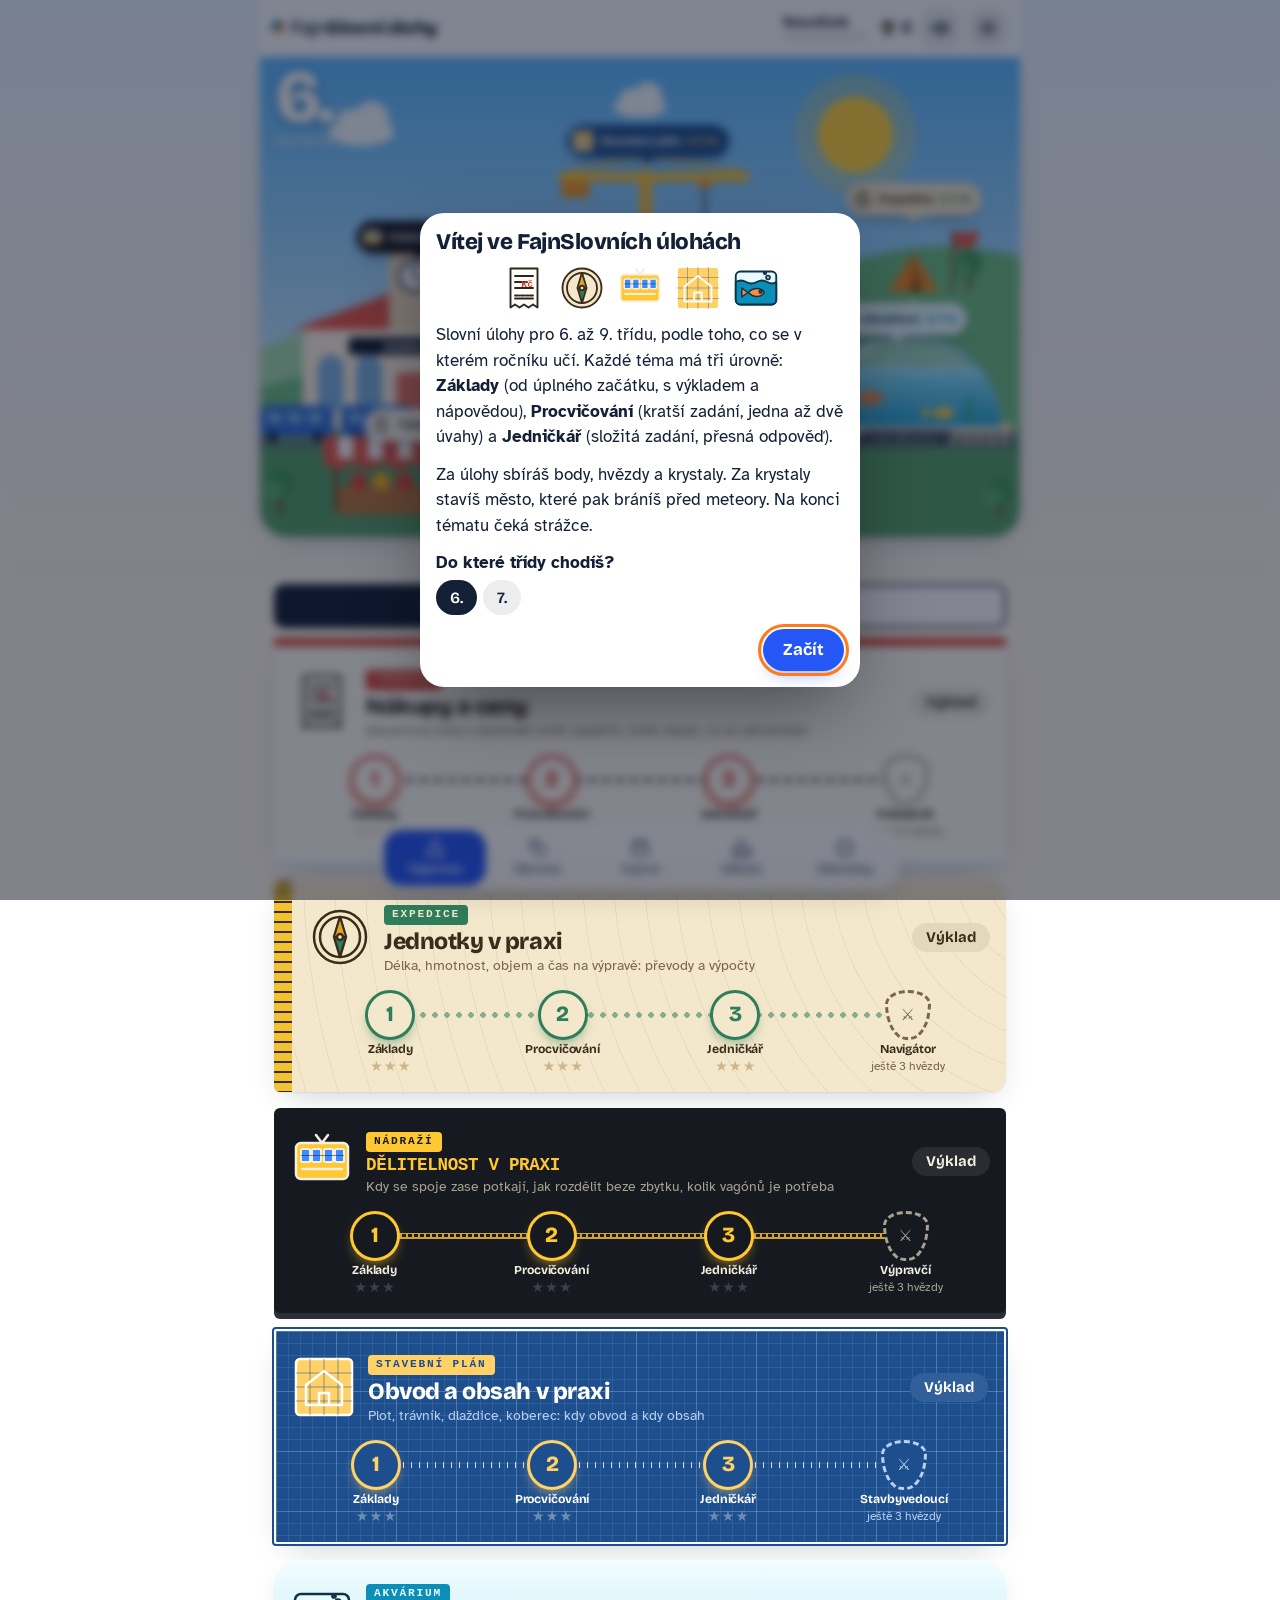
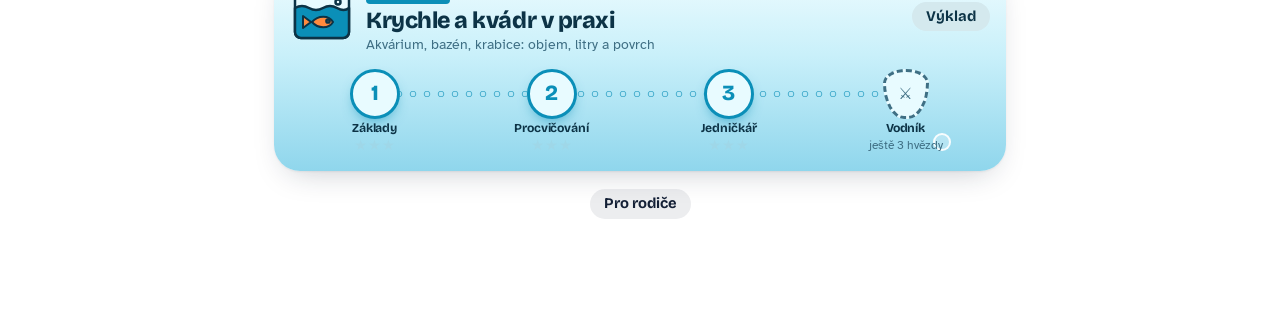
==== commit 9241d0cd: "7. ročník: 7 témat ve vlastních světech a mapa údolí - 701 Zlomky v příběhu (Cukrárna), 702 Poměr (K" ====
--- a/index.html
+++ b/index.html
@@ -10,6 +10,9 @@
 <link rel="stylesheet" href="css/style.css">
 <link rel="stylesheet" href="css/vzhled.css">
 <link rel="stylesheet" href="css/svety.css">
+<link rel="stylesheet" href="css/svety7.css">
+<link rel="stylesheet" href="css/svety8.css">
+<link rel="stylesheet" href="css/svety9.css">
 </head>
 <body>
 <div id="app"></div>
--- a/css/vzhled.css
+++ b/css/vzhled.css
@@ -188,3 +188,18 @@
   .lista .hod { min-width: 0; max-width: 78px; } .lista .hod-n { font-size: .78rem; overflow: hidden; text-overflow: ellipsis; white-space: nowrap; }
   .lista .ik { width: 34px; height: 34px; }
 }
+
+/* mapa 7. ročníku */
+.m7-snih { fill: #ffffff; opacity: .95; } .m7-vitr { fill: var(--m-strecha); animation: m-trpyt 2s infinite; }
+.m7-stodola { fill: #c0392b; } [data-theme="dark"] .m7-stodola { fill: #6e2a2a; } .m7-lem { fill: none; stroke: #fff; stroke-width: 2.5; stroke-linejoin: round; }
+.m7-brazda { fill: none; stroke: color-mix(in srgb, var(--m-kopec1) 60%, #c9a55a); stroke-width: 5; stroke-linecap: round; }
+.m7-tribuna { fill: color-mix(in srgb, var(--m-bud2) 80%, var(--m-cedule)); } .m7-travnik { fill: #3fae5f; } [data-theme="dark"] .m7-travnik { fill: #22673a; }
+.m7-cara { fill: none; stroke: rgba(255, 255, 255, .8); stroke-width: 1.5; } .m7-reflektor { fill: var(--m-lampa); filter: drop-shadow(0 0 calc(4px + var(--m-zare) * 10px) var(--m-lampa)); }
+.m7-silnice { fill: var(--m-kolej); } .m7-pruh { fill: #f5f5f5; opacity: .8; } .m7-strisa { fill: #00a651; } .m7-stojan { fill: #e9edf1; }
+.m7-auto { animation: m7-auto 11s linear infinite; } @keyframes m7-auto { from { transform: translateX(-60px); } to { transform: translateX(640px); } }
+.m7-ruzova { fill: #f06fa4; } .m7-kour { fill: none; stroke: rgba(200, 200, 200, .7); stroke-width: 4; stroke-linecap: round; animation: k-para 3s ease-in-out infinite; }
+.m7-mall { fill: color-mix(in srgb, var(--m-bud) 60%, #2a2140); } .m7-mall2 { fill: #160d22; } .m7-neon { font: 800 9px var(--f-mono); fill: #ff2e88; text-anchor: middle; letter-spacing: .08em; filter: drop-shadow(0 0 3px #ff2e88); animation: k-neon 4s infinite; }
+/* zlomek nad sebou */
+.zl { display: inline-flex; flex-direction: column; vertical-align: middle; text-align: center; line-height: 1.05; margin: 0 .12em; font-weight: 700; }
+.zl > span:first-child { border-bottom: 2px solid currentColor; padding: 0 .15em; }
+.zl > span { font-size: .85em; }
--- a/css/svety7.css
+++ b/css/svety7.css
@@ -0,0 +1,84 @@
+/* Světy 7. ročníku. Každý svět: paleta (--w-*), kulisa (--k-bg a třídy k-*), ozdoby karty a klávesnice. */
+.sc-txt { font: 800 11px var(--f-mono); fill: currentColor; }
+
+/* cukrárna: pastelová krémová, růžová poleva, dorty */
+[data-svet="cukrarna"] { --w-pap: #fff8f1; --w-ink: #4a2632; --w-mut: #9a6b78; --w-acc: #e0568f; --w-acc2: #f5a3c3; --w-line: #f3d3df; --w-in-bg: #fff; --w-in-ink: #4a2632; --w-hint-bg: #ffeef4; --w-rot: 2deg; --w-raz: #e0568f; }
+.ul[data-svet="cukrarna"], .tema[data-svet="cukrarna"] { border-radius: 30px 30px 18px 18px; border: 0; box-shadow: 0 0 0 4px #ffd6e4, 0 24px 50px -20px rgba(120, 40, 70, .4); }
+.ul[data-svet="cukrarna"]::before, .tema[data-svet="cukrarna"]::before { content: ''; position: absolute; left: 0; right: 0; top: 0; height: 14px; background: radial-gradient(circle at 12px 0, #e0568f 12px, transparent 13px) 0 0 / 24px 14px repeat-x; }
+.ul[data-svet="cukrarna"] .klavesa { border-radius: 50%; width: 56px; height: 56px; justify-self: center; background: radial-gradient(circle at 40% 35%, #fff, #ffd6e4); box-shadow: 0 5px 0 #e9a9bf; }
+.ul[data-svet="cukrarna"] .k-smaz { background: radial-gradient(circle at 40% 35%, #ff8fb8, #e0568f); color: #fff; }
+.kulisa[data-svet="cukrarna"] { --k-bg: radial-gradient(circle, rgba(224, 86, 143, .14) 3px, transparent 4px) 0 0 / 28px 28px, linear-gradient(#fff3f7, #ffe1ec); }
+[data-theme="dark"] .kulisa[data-svet="cukrarna"] { --k-bg: radial-gradient(circle, rgba(255, 150, 190, .12) 3px, transparent 4px) 0 0 / 28px 28px, linear-gradient(#3a2230, #24141d); }
+.kulisa[data-svet="cukrarna"] .k-a { fill: #e0568f; } .kulisa[data-svet="cukrarna"] .k-b { fill: #fff; } .kulisa[data-svet="cukrarna"] .k-c { fill: #ffc94d; } .kulisa[data-svet="cukrarna"] .k-polic { fill: #c98a6b; }
+
+/* kuchyně: bílé obkladačky, měď, recept */
+[data-svet="kuchyne"] { --w-pap: #fffdf8; --w-ink: #2b2b2b; --w-mut: #7a6f62; --w-acc: #c2632b; --w-acc2: #2e8b6e; --w-line: #e3dccf; --w-in-bg: #fff; --w-in-ink: #2b2b2b; --w-hint-bg: #f4f9f6; --w-rot: -1deg; --w-raz: #2e8b6e; }
+.ul[data-svet="kuchyne"], .tema[data-svet="kuchyne"] { border-radius: 4px; border: 0; background-image: linear-gradient(transparent 31px, rgba(46, 139, 110, .12) 32px); background-size: 100% 32px; box-shadow: 0 20px 40px -18px rgba(0, 0, 0, .35); }
+.ul[data-svet="kuchyne"]::before { content: 'RECEPT'; position: absolute; top: 10px; right: -30px; transform: rotate(35deg); background: #c2632b; color: #fff; font: 800 .65rem var(--f-mono); letter-spacing: .2em; padding: 3px 34px; }
+.ul[data-svet="kuchyne"] .klavesa { border-radius: 4px; background: #fff; box-shadow: 0 0 0 1.5px #d8d0c2, 0 4px 0 #d8d0c2; }
+.kulisa[data-svet="kuchyne"] { --k-bg: linear-gradient(90deg, rgba(0, 0, 0, .06) 1px, transparent 1px) 0 0 / 46px 23px, linear-gradient(rgba(0, 0, 0, .06) 1px, transparent 1px) 0 0 / 46px 23px, #f6f3ee; }
+[data-theme="dark"] .kulisa[data-svet="kuchyne"] { --k-bg: linear-gradient(90deg, rgba(255, 255, 255, .05) 1px, transparent 1px) 0 0 / 46px 23px, linear-gradient(rgba(255, 255, 255, .05) 1px, transparent 1px) 0 0 / 46px 23px, #1f2626; }
+.kulisa[data-svet="kuchyne"] .k-tyc { stroke: #8a5a2c; stroke-width: 3; fill: #8a5a2c; } .kulisa[data-svet="kuchyne"] .k-a { fill: #c2632b; } .kulisa[data-svet="kuchyne"] .k-b { fill: #9aa3a8; } .kulisa[data-svet="kuchyne"] .k-c { fill: #d8b06a; }
+.kulisa[data-svet="kuchyne"] .k-polic { fill: #6b4a2e; } .k-para { fill: none; stroke: rgba(150, 150, 150, .6); stroke-width: 3; stroke-linecap: round; animation: k-para 2.5s ease-in-out infinite; }
+@keyframes k-para { 50% { transform: translateY(-6px); opacity: .4; } }
+.k-houpe { transform-box: fill-box; transform-origin: top center; animation: k-houpe 4s ease-in-out infinite alternate; animation-delay: var(--d, 0s); }
+@keyframes k-houpe { from { transform: rotate(-4deg); } to { transform: rotate(4deg); } }
+
+/* čerpací stanice: noc, asfalt, LED displej stojanu */
+[data-svet="benzinka"] { --w-pap: #f4f6f8; --w-ink: #11151c; --w-mut: #5d6675; --w-acc: #00a651; --w-acc2: #ffd400; --w-line: #d3d9e0; --w-in-bg: #0a0d10; --w-in-ink: #4dff8a; --w-hint-bg: #fffbe0; --w-rot: 0deg; --w-raz: #00a651; }
+.ul[data-svet="benzinka"], .tema[data-svet="benzinka"] { border-radius: 14px; border: 0; border-top: 10px solid #00a651; box-shadow: inset 0 -6px 0 #ffd400, 0 24px 50px -20px rgba(0, 0, 0, .5); }
+.ul[data-svet="benzinka"] .vstup input { font-family: var(--f-mono); letter-spacing: .12em; text-align: right; text-shadow: 0 0 8px rgba(77, 255, 138, .8); border-radius: 6px; }
+.ul[data-svet="benzinka"] .klavesa { background: linear-gradient(#e9edf1, #c9d0d8); border-radius: 50%; width: 54px; height: 54px; justify-self: center; box-shadow: 0 4px 0 #8a95a3; font-family: var(--f-mono); }
+.ul[data-svet="benzinka"] .k-smaz { background: linear-gradient(#ffe24d, #ffd400); }
+.kulisa[data-svet="benzinka"] { --k-bg: linear-gradient(#1b2433, #0d121b); }
+[data-theme="light"] .kulisa[data-svet="benzinka"], :root:not([data-theme]) .kulisa[data-svet="benzinka"] { --k-bg: linear-gradient(#8fc6ea, #dfe8ee 60%); }
+.kulisa[data-svet="benzinka"] .k-a { fill: #00a651; } .kulisa[data-svet="benzinka"] .k-b { fill: #e9edf1; } .k-svetlo { fill: #fffbe0; filter: drop-shadow(0 4px 10px #fffbe0); }
+.k-silnice { fill: #2b3038; } .k-pruh { fill: #f4f4f4; } .k-displej { fill: #0a0d10; } .kulisa[data-svet="benzinka"] .k-tyc { fill: none; stroke: #11151c; stroke-width: 4; }
+
+/* farma: pole, plot, slunce */
+[data-svet="farma"] { --w-pap: #fffaf0; --w-ink: #3b2a1a; --w-mut: #7d6a4f; --w-acc: #c0392b; --w-acc2: #f0b429; --w-line: #e6d6b8; --w-in-bg: #fff; --w-in-ink: #3b2a1a; --w-hint-bg: #fdf3d8; --w-rot: -1.5deg; --w-raz: #c0392b; }
+.ul[data-svet="farma"], .tema[data-svet="farma"] { border-radius: 8px; border: 0; box-shadow: 0 0 0 6px #b87a45, 0 0 0 8px #8a5a2c, 0 24px 50px -20px rgba(0, 0, 0, .4); background-image: repeating-linear-gradient(90deg, transparent 0 58px, rgba(138, 90, 44, .06) 58px 60px); }
+.ul[data-svet="farma"] .klavesa { background: linear-gradient(#e7c08c, #d4a265); color: #3b2a1a; border-radius: 6px; box-shadow: 0 4px 0 #8a5a2c; }
+.kulisa[data-svet="farma"] { --k-bg: linear-gradient(#8fd3ff, #d9f2ff 70%); }
+[data-theme="dark"] .kulisa[data-svet="farma"] { --k-bg: linear-gradient(#0b1838, #23305e 70%); } [data-theme="girl"] .kulisa[data-svet="farma"] { --k-bg: linear-gradient(#ff8fb8, #ffd2a5 70%); }
+.k-slunce { fill: #ffd23f; } [data-theme="dark"] .k-slunce { fill: #f3efd9; }
+.k-pole1 { fill: #9bcf5f; } .k-pole2 { fill: #e9c46a; } [data-theme="dark"] .k-pole1 { fill: #2c4a2a; } [data-theme="dark"] .k-pole2 { fill: #4a4224; } .k-plot { fill: #8a5a2c; }
+
+/* stadion: trávník s pruhy, tribuna, brána */
+[data-svet="stadion"] { --w-pap: #ffffff; --w-ink: #0f2a1a; --w-mut: #4d6b58; --w-acc: #1f9d55; --w-acc2: #ffd400; --w-line: #d5e8db; --w-in-bg: #0f2a1a; --w-in-ink: #ffd400; --w-hint-bg: #eef9f1; --w-rot: 1deg; --w-raz: #1f9d55; }
+.ul[data-svet="stadion"], .tema[data-svet="stadion"] { border-radius: 18px; border: 0; box-shadow: 0 0 0 4px #fff, 0 0 0 8px #1f9d55, 0 24px 50px -20px rgba(0, 0, 0, .45); }
+.ul[data-svet="stadion"] .vstup input { font-family: var(--f-mono); letter-spacing: .1em; border-radius: 8px; }
+.ul[data-svet="stadion"] .klavesa { background: #fff; border-radius: 50%; width: 54px; height: 54px; justify-self: center; box-shadow: inset 0 0 0 2px #0f2a1a, 0 4px 0 #0f2a1a; }
+.kulisa[data-svet="stadion"] { --k-bg: repeating-linear-gradient(180deg, #2fa862 0 60px, #279957 60px 120px); }
+[data-theme="dark"] .kulisa[data-svet="stadion"] { --k-bg: radial-gradient(ellipse at 50% 0, rgba(255, 255, 255, .25), transparent 60%), repeating-linear-gradient(180deg, #1c6b3e 0 60px, #175c35 60px 120px); }
+.k-tribuna { fill: #2b3445; } .k-divak { animation: k-divak 1.4s ease-in-out infinite; animation-delay: var(--d); } .k-d0 { fill: #ffd400; } .k-d1 { fill: #ffffff; } .k-d2 { fill: #e63946; }
+@keyframes k-divak { 50% { transform: translateY(-3px); } }
+.k-branka { fill: rgba(255, 255, 255, .12); } .kulisa[data-svet="stadion"] .k-tyc { stroke: #fff; stroke-width: 5; fill: none; } .k-sit { stroke: rgba(255, 255, 255, .45); stroke-width: 1; }
+
+/* výprodej: tmavé obchodní centrum, neon */
+[data-svet="vyprodej"] { --w-pap: #160d22; --w-ink: #fbe9ff; --w-mut: #c7a6d6; --w-acc: #ff2e88; --w-acc2: #2ef2ff; --w-line: #3e2a55; --w-acc-ink: #fff; --w-in-bg: #0b0612; --w-in-ink: #2ef2ff; --w-hint-bg: #2a1740; --w-hint-ink: #fbe9ff; --w-hint-n: #2ef2ff; --w-rot: 0deg; --w-raz: #2ef2ff; }
+.ul[data-svet="vyprodej"], .tema[data-svet="vyprodej"] { border-radius: 16px; border: 2px solid #ff2e88; box-shadow: 0 0 18px rgba(255, 46, 136, .55), inset 0 0 18px rgba(255, 46, 136, .2); }
+.ul[data-svet="vyprodej"] .ul-text b, .ul[data-svet="vyprodej"] .ul-q { text-shadow: 0 0 10px rgba(255, 46, 136, .6); }
+.ul[data-svet="vyprodej"] .vstup input { text-shadow: 0 0 8px #2ef2ff; border-color: #2ef2ff; }
+.ul[data-svet="vyprodej"] .klavesa { background: transparent; color: #2ef2ff; border: 2px solid #2ef2ff; box-shadow: 0 0 10px rgba(46, 242, 255, .4); border-radius: 10px; }
+.ul[data-svet="vyprodej"] .k-smaz { color: #ff2e88; border-color: #ff2e88; box-shadow: 0 0 10px rgba(255, 46, 136, .5); }
+.ul[data-svet="vyprodej"] .volba { background: transparent; border: 2px solid #ff2e88; color: #fbe9ff; box-shadow: none; }
+.kulisa[data-svet="vyprodej"] { --k-bg: radial-gradient(ellipse at 20% 0, rgba(255, 46, 136, .35), transparent 50%), radial-gradient(ellipse at 90% 30%, rgba(46, 242, 255, .25), transparent 50%), #0b0612; }
+.k-neon { font: 800 34px var(--f-disp); fill: none; stroke-width: 2; animation: k-neon 3s infinite; } .k-n1 { stroke: #ff2e88; filter: drop-shadow(0 0 6px #ff2e88); } .k-n2 { stroke: #2ef2ff; filter: drop-shadow(0 0 6px #2ef2ff); animation-delay: 1.3s; }
+@keyframes k-neon { 0%, 18%, 22%, 100% { opacity: 1; } 20% { opacity: .3; } }
+.kulisa[data-svet="vyprodej"] .k-a { fill: #ffd400; } .kulisa[data-svet="vyprodej"] .k-tyc { stroke: #c7a6d6; stroke-width: 1.5; } .k-cena { font: 800 16px var(--f-disp); fill: #160d22; text-anchor: middle; }
+
+/* polární stanice: polární záře, sníh, led */
+[data-svet="polar"] { --w-pap: #f2f9ff; --w-ink: #0b2540; --w-mut: #4f6d8c; --w-acc: #1f7ae0; --w-acc2: #e63946; --w-line: #cfe3f5; --w-in-bg: #fff; --w-in-ink: #0b2540; --w-hint-bg: #e6f3ff; --w-rot: -1deg; --w-raz: #1f7ae0; }
+.ul[data-svet="polar"], .tema[data-svet="polar"] { border-radius: 22px 22px 8px 8px; border: 0; box-shadow: 0 -6px 0 #fff inset, 0 24px 50px -20px rgba(11, 37, 64, .5); background-image: linear-gradient(160deg, rgba(255, 255, 255, .9), transparent 40%); }
+.ul[data-svet="polar"]::after { content: ''; position: absolute; left: 0; right: 0; top: 0; height: 10px; background: radial-gradient(circle at 8px 0, #fff 7px, transparent 8px) 0 0 / 16px 10px repeat-x; pointer-events: none; }
+.ul[data-svet="polar"] .klavesa { background: linear-gradient(#ffffff, #dbeeff); border-radius: 10px; box-shadow: 0 4px 0 #9cc4e8; }
+.ul[data-svet="polar"] .k-smaz { color: #e63946; }
+.kulisa[data-svet="polar"] { --k-bg: linear-gradient(#071a33, #12345e 55%, #2a5c8a); }
+[data-theme="light"] .kulisa[data-svet="polar"], :root:not([data-theme]) .kulisa[data-svet="polar"] { --k-bg: linear-gradient(#bfe3ff, #eaf6ff 60%); }
+[data-theme="girl"] .kulisa[data-svet="polar"] { --k-bg: linear-gradient(#5b3aa6, #c48ad8 60%, #ffd2e4); }
+.k-zare1, .k-zare2 { fill: none; stroke-width: 26; stroke-linecap: round; opacity: .5; filter: blur(8px); animation: k-zare 8s ease-in-out infinite alternate; } .k-zare1 { stroke: #3dffb0; } .k-zare2 { stroke: #8a5cff; animation-delay: -4s; }
+@keyframes k-zare { to { transform: translateY(14px) scaleY(1.2); opacity: .25; } }
+.k-vlocka { fill: #fff; opacity: .85; animation: k-snih 9s linear infinite; animation-delay: var(--d); }
+@keyframes k-snih { to { transform: translate(var(--x), 720px); } }
+.k-led { fill: #e9f6ff; } .k-more { fill: #1d4f7a; }
